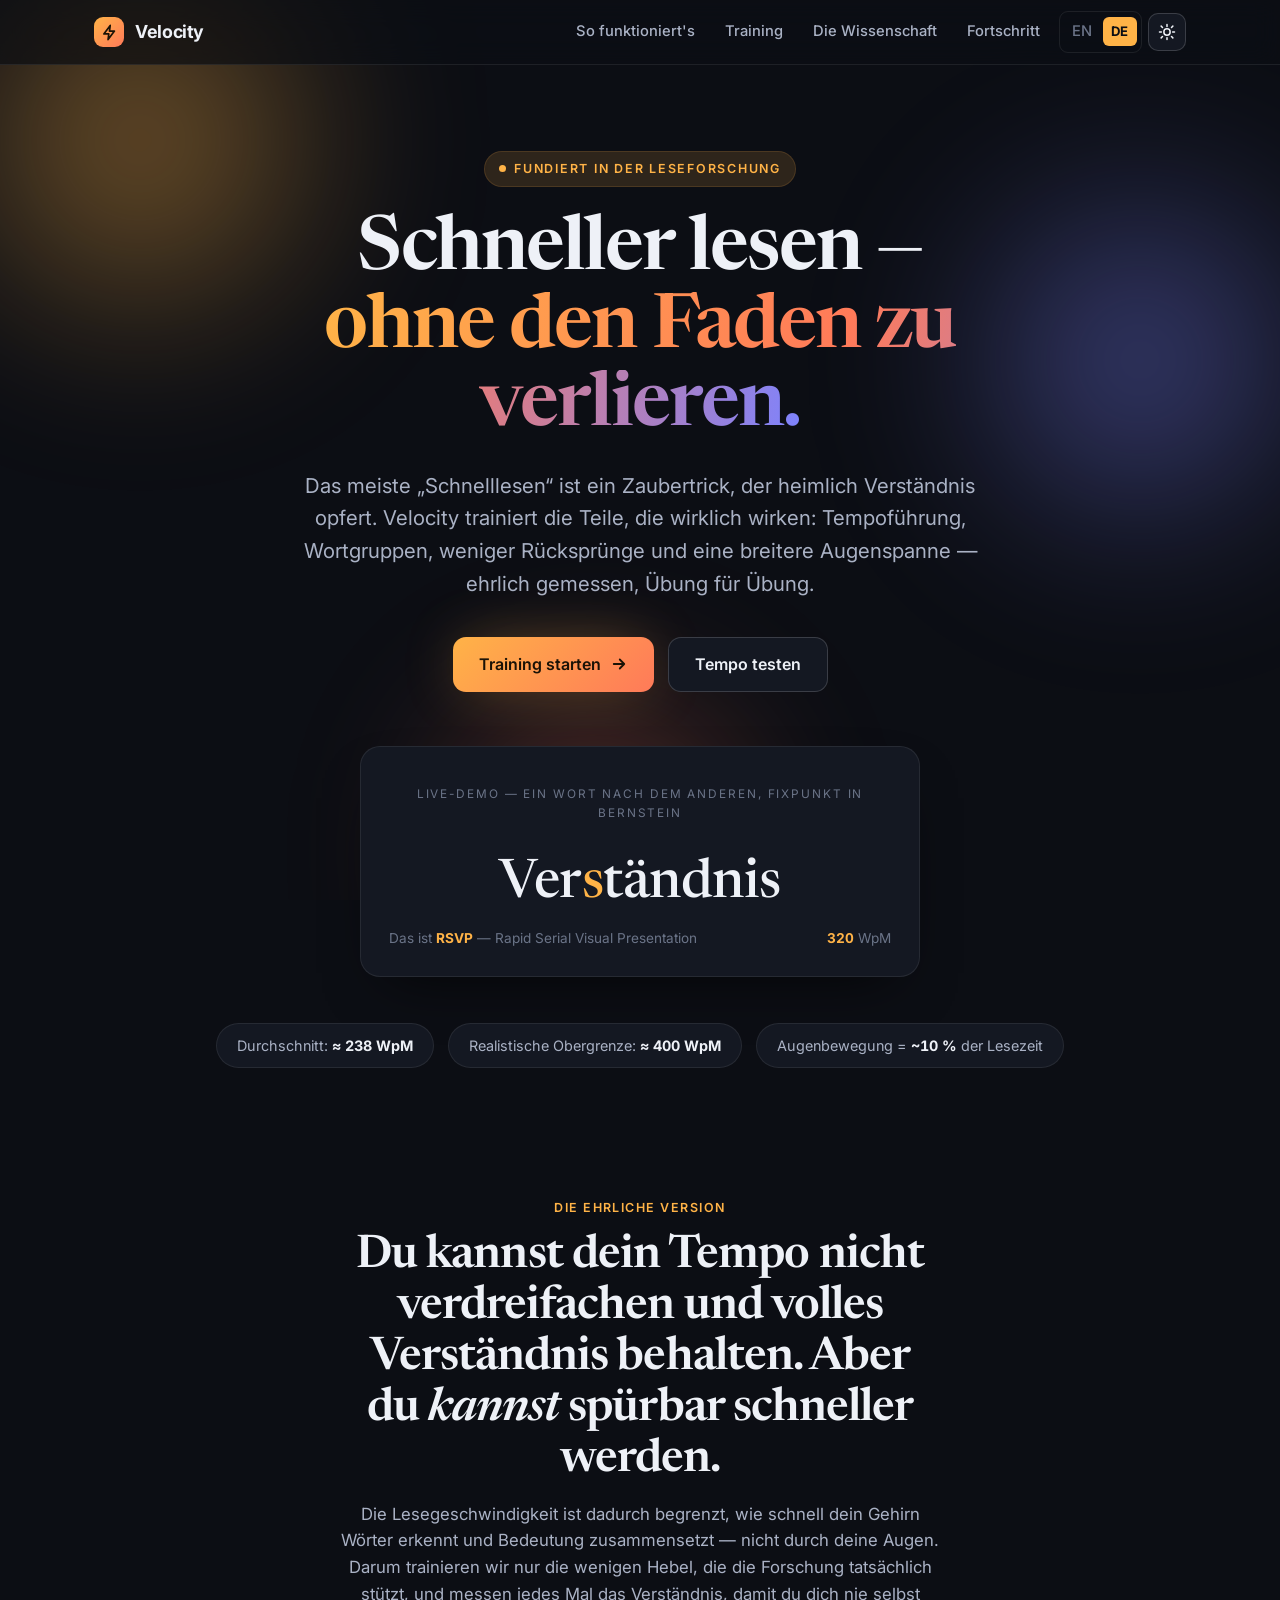
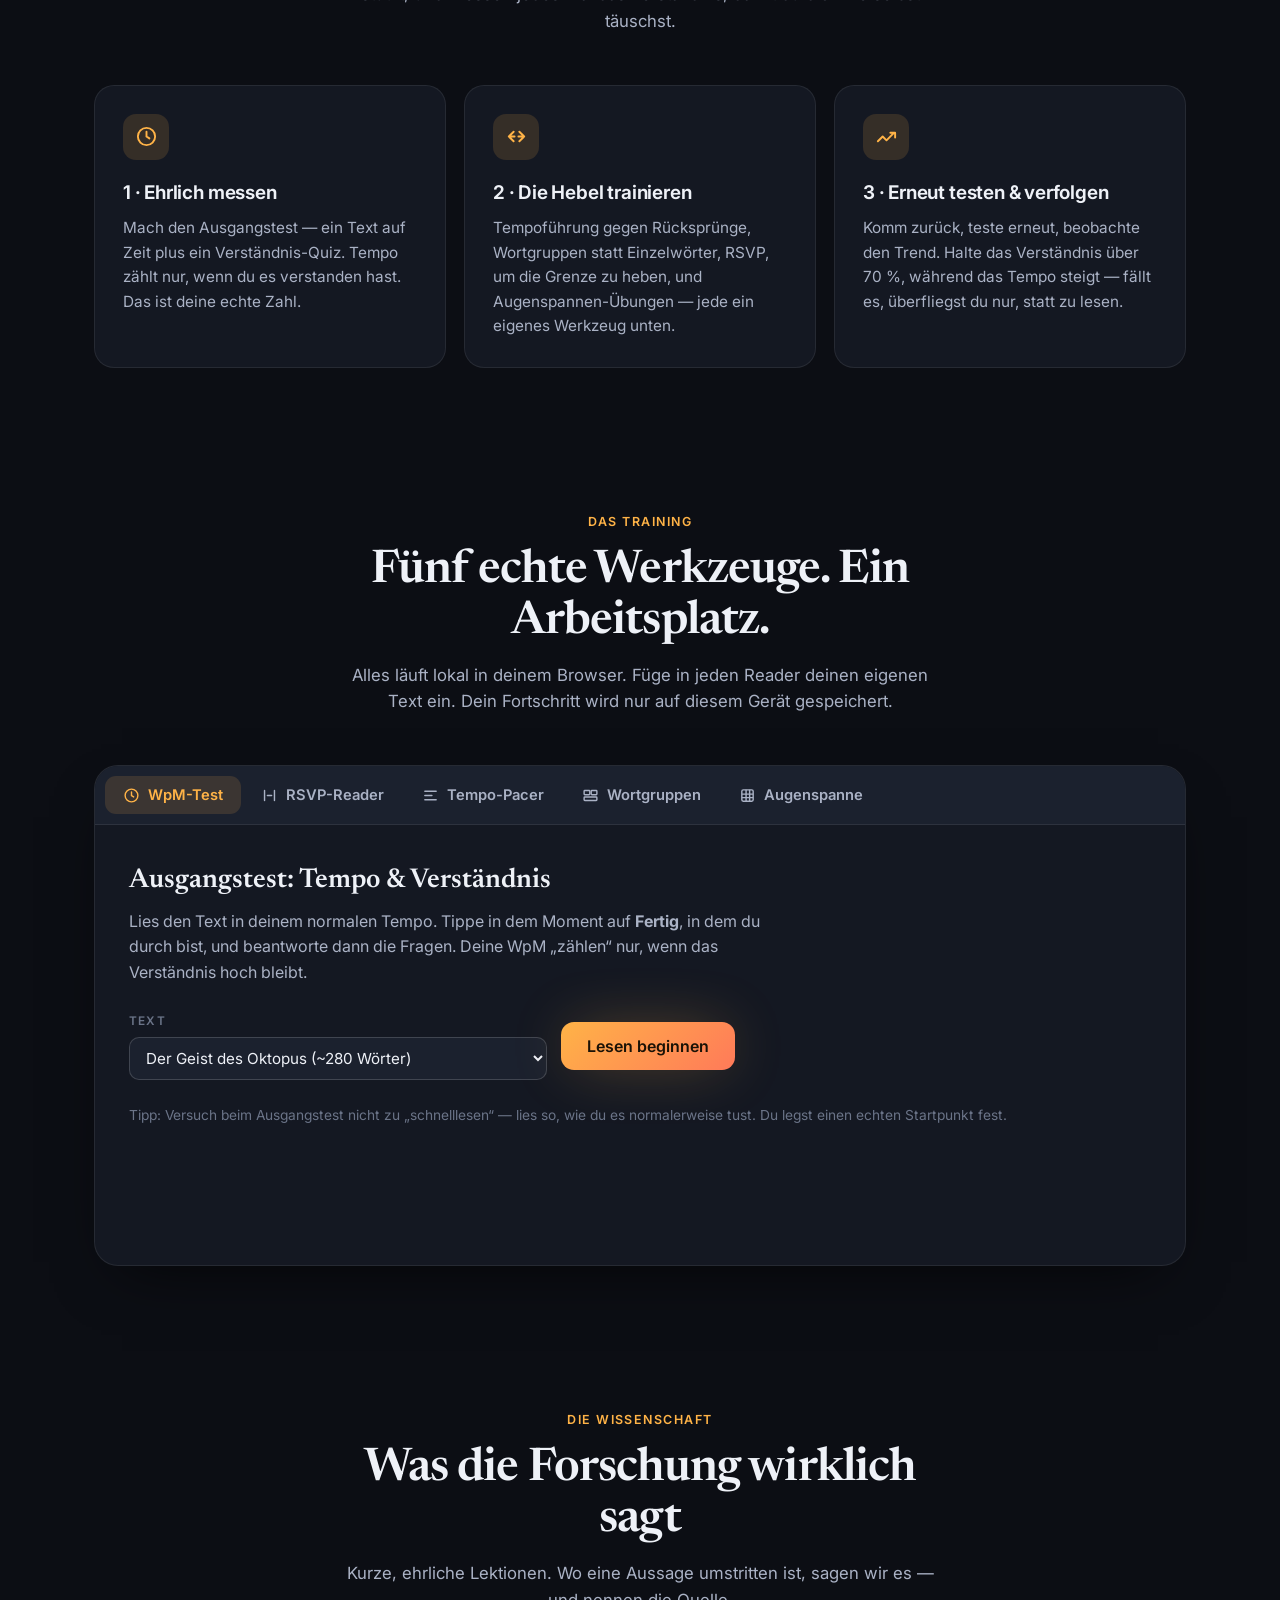
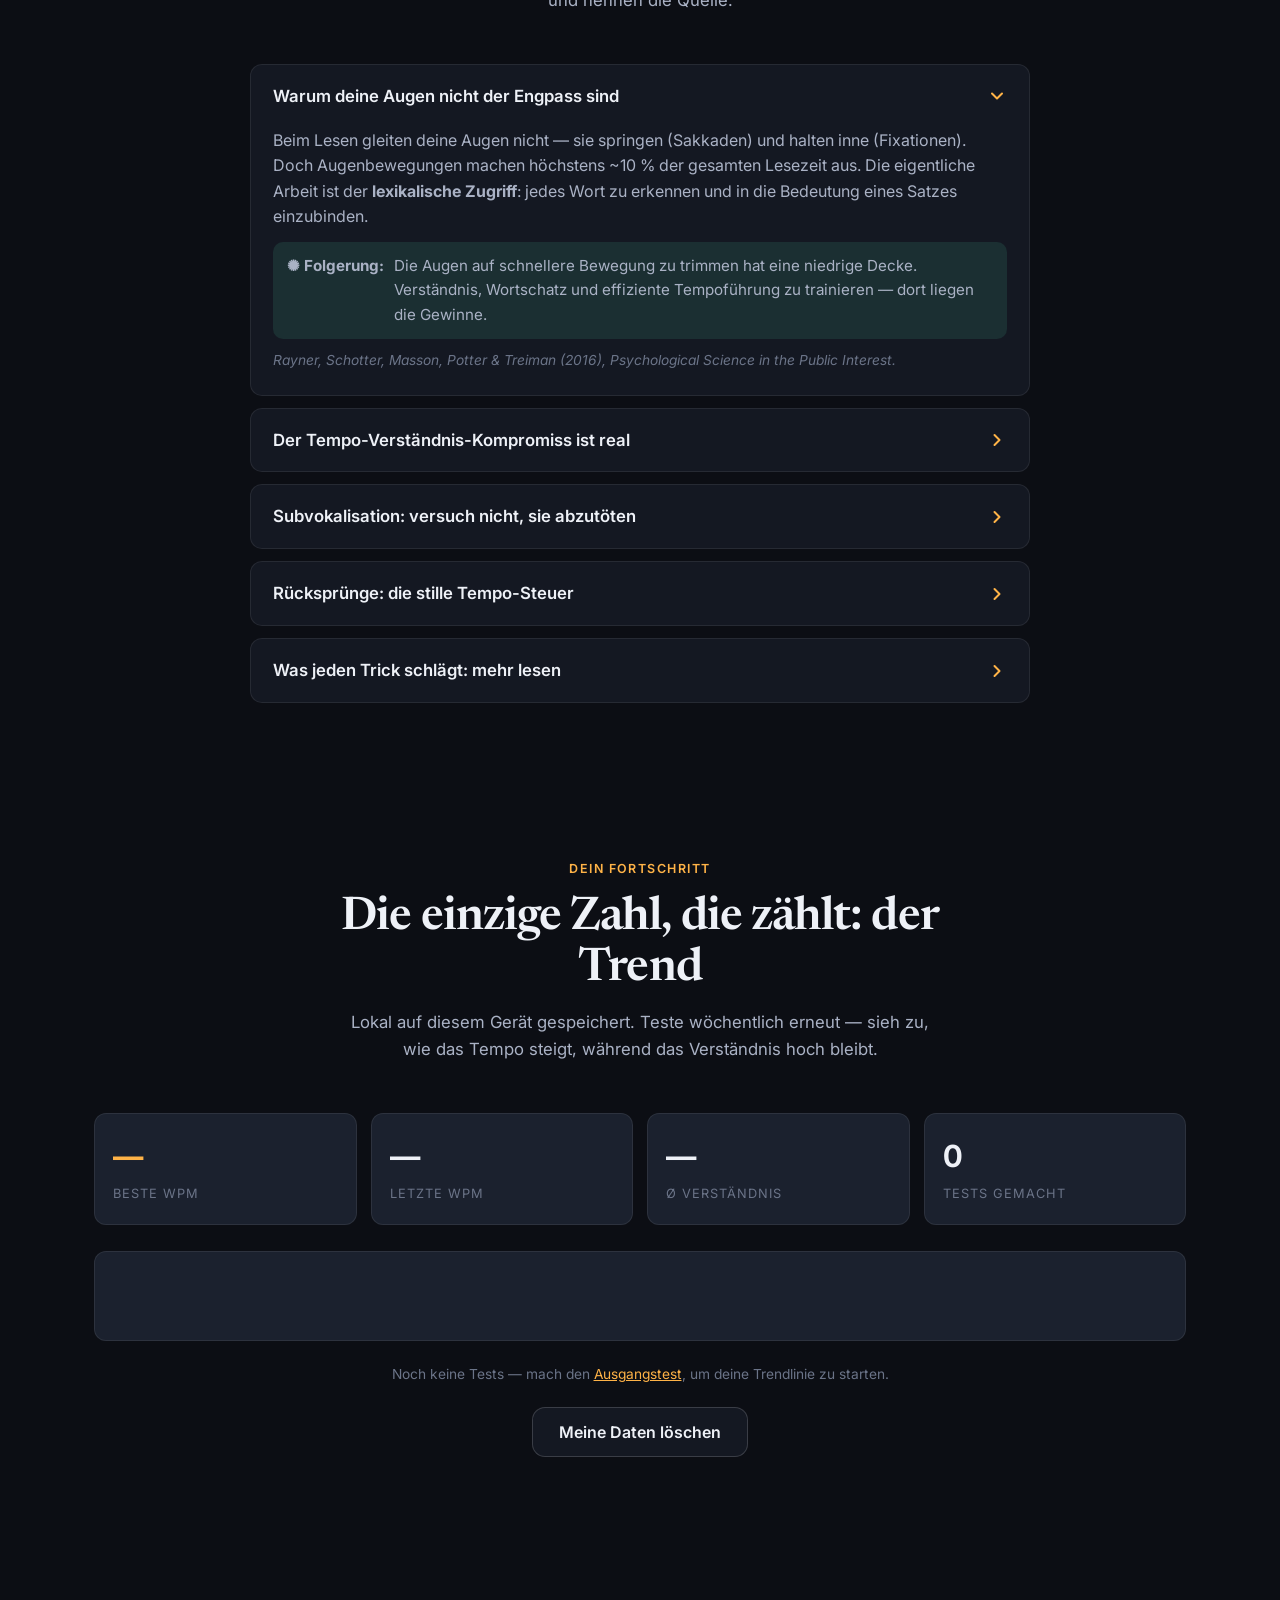
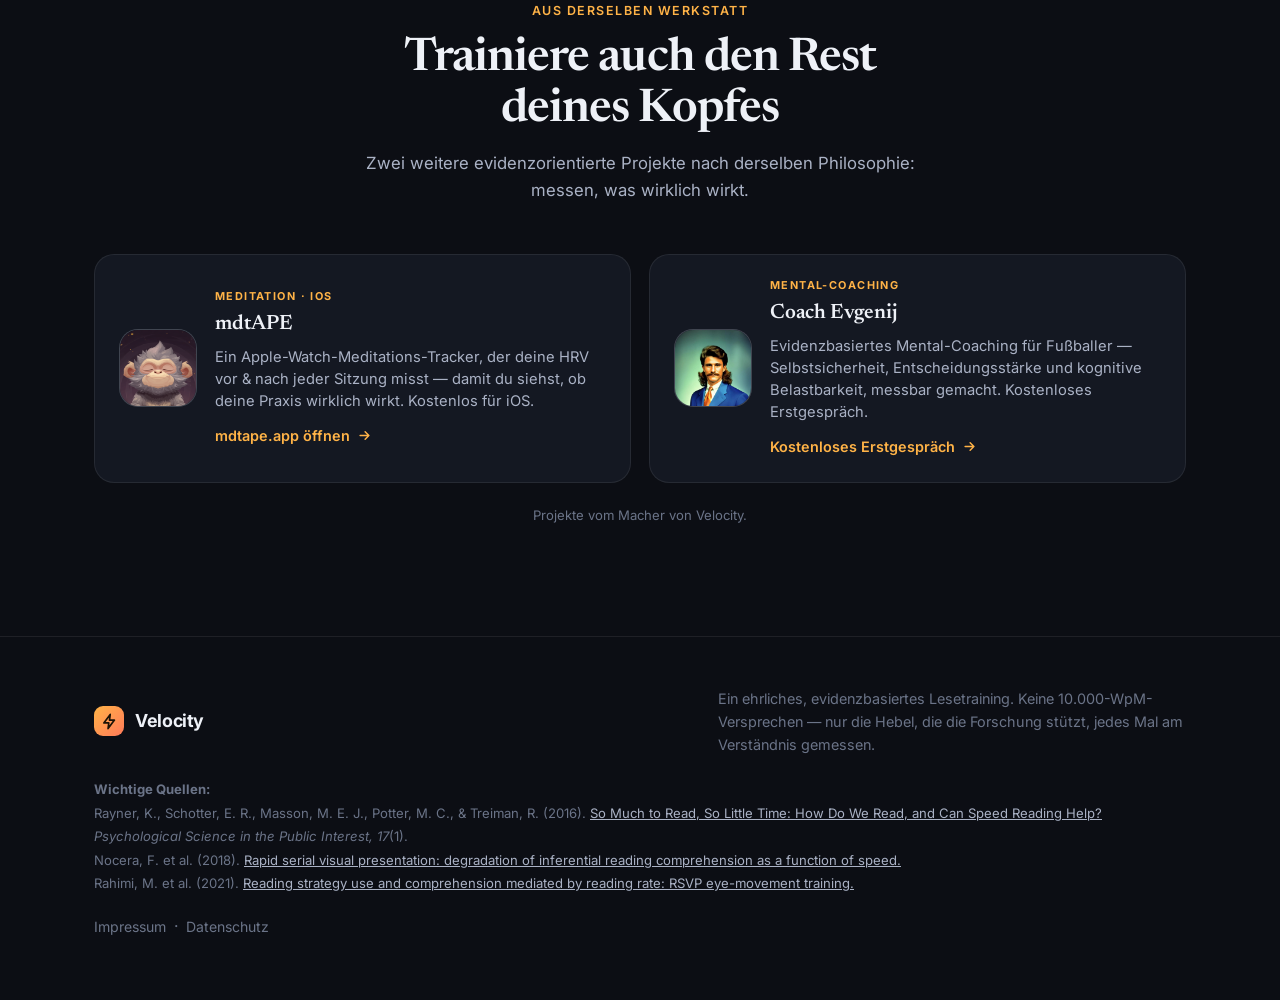
==== de/index.html @ edf735bd "Motion polish: scroll progress, nav condense, parallax, pointer-glow - Top reading-progress bar; nav" ====
<!DOCTYPE html>
<html lang="de" data-theme="night">
<head>
<meta charset="UTF-8" />
<meta name="viewport" content="width=device-width, initial-scale=1.0" />
<title>Velocity — Schneller lesen lernen, wissenschaftlich fundiert</title>
<meta name="description" content="Evidenzbasiertes Schnelllese-Training: RSVP-Reader, Tempo-Übungen, Augenspannen-Training und ein echter WpM- und Verständnistest. Keine Mythen — nur das, was die Forschung stützt." />
<meta name="keywords" content="schneller lesen, Schnelllesen, Lesegeschwindigkeit testen, Wörter pro Minute, WpM-Test, RSVP, Leseverständnis, Augenspanne, Schulte-Tabelle, schneller lesen lernen" />
<meta name="author" content="Velocity" />
<meta name="robots" content="index, follow, max-image-preview:large, max-snippet:-1" />
<meta name="theme-color" content="#0c0e14" />
<meta name="color-scheme" content="dark light" />

<!-- Canonical + language alternates -->
<link rel="canonical" href="https://afrosamuraiy.github.io/velocity-reader/de/" />
<link rel="alternate" hreflang="en" href="https://afrosamuraiy.github.io/velocity-reader/" />
<link rel="alternate" hreflang="de" href="https://afrosamuraiy.github.io/velocity-reader/de/" />
<link rel="alternate" hreflang="x-default" href="https://afrosamuraiy.github.io/velocity-reader/" />

<!-- Open Graph -->
<meta property="og:type" content="website" />
<meta property="og:site_name" content="Velocity" />
<meta property="og:title" content="Velocity — Schneller lesen lernen, wissenschaftlich fundiert" />
<meta property="og:description" content="Ein ehrliches, evidenzbasiertes Lesetraining: RSVP-Reader, Tempo-Übungen, Augenspannen-Training und ein echter WpM- und Verständnistest. Keine 10.000-WpM-Mythen." />
<meta property="og:url" content="https://afrosamuraiy.github.io/velocity-reader/de/" />
<meta property="og:image" content="https://afrosamuraiy.github.io/velocity-reader/og-image.png" />
<meta property="og:image:width" content="1200" />
<meta property="og:image:height" content="630" />
<meta property="og:image:alt" content="Velocity — schneller lesen, ohne den Faden zu verlieren." />
<meta property="og:locale" content="de_DE" />
<meta property="og:locale:alternate" content="en_US" />

<!-- Twitter -->
<meta name="twitter:card" content="summary_large_image" />
<meta name="twitter:title" content="Velocity — Schneller lesen lernen, wissenschaftlich fundiert" />
<meta name="twitter:description" content="Ein ehrliches, evidenzbasiertes Lesetraining. Teste deine WpM und dein Verständnis und trainiere die Hebel, die die Forschung stützt." />
<meta name="twitter:image" content="https://afrosamuraiy.github.io/velocity-reader/og-image.png" />

<!-- Structured data -->
<script type="application/ld+json">
{"@context":"https://schema.org","@type":"WebApplication","name":"Velocity","alternateName":"Velocity Schnelllese-Trainer","url":"https://afrosamuraiy.github.io/velocity-reader/de/","description":"Ein ehrliches, evidenzbasiertes Lesetraining mit RSVP-Reader, Tempo-Pacer, Wortgruppen-Training, Schulte-Augenspannen-Gitter und einem echten WpM- und Verständnistest.","applicationCategory":"EducationalApplication","operatingSystem":"Web browser","browserRequirements":"Requires JavaScript","inLanguage":["de","en"],"isAccessibleForFree":true,"offers":{"@type":"Offer","price":"0","priceCurrency":"EUR"}}
</script>
<script type="application/ld+json">
{"@context":"https://schema.org","@type":"FAQPage","inLanguage":"de","mainEntity":[{"@type":"Question","name":"Sind die Augen beim schnellen Lesen der Engpass?","acceptedAnswer":{"@type":"Answer","text":"Nein. Augenbewegungen machen nur etwa 10% der Lesezeit aus. Die eigentliche Grenze ist, jedes Wort zu erkennen und in die Satzbedeutung einzubinden. Die Augen auf Tempo zu trimmen hat eine niedrige Decke, während Verständnis, Wortschatz und Tempoführung mehr bewirken."}},{"@type":"Question","name":"Kann man 1.000+ Wörter pro Minute mit vollem Verständnis lesen?","acceptedAnswer":{"@type":"Answer","text":"Nein. Es gibt einen echten Tempo-Verständnis-Kompromiss. RSVP-Studien zeigen, dass das Verständnis bis etwa 350 WpM stabil bleibt und dann mit steigendem Tempo abfällt. Deutlich schneller zu lesen wird zum Überfliegen, einer eigenen Fähigkeit."}},{"@type":"Question","name":"Sollte man Subvokalisation abschalten, um schneller zu lesen?","acceptedAnswer":{"@type":"Answer","text":"Nicht vollständig. Die innere Stimme stützt das Verständnis, besonders bei schwierigem Text. Reduziere das vollständige Wort-für-Wort-Mitsprechen, indem du in Gruppen liest und etwas schneller als bequem, statt es zu erzwingen."}},{"@type":"Question","name":"Was sind Rücksprünge und verlangsamen sie das Lesen?","acceptedAnswer":{"@type":"Answer","text":"Rücksprünge sind kleine Rückwärtsbewegungen der Augen zum erneuten Lesen, etwa 10 bis 15% der Sakkaden. Viele sind gewohnheitsmäßig und unnötig, und ein Pacer reduziert sie. Manches Wiederlesen ist bei schwierigem Text aber nötig und sollte nicht verboten werden."}},{"@type":"Question","name":"Was ist der zuverlässigste Weg, schneller zu lesen?","acceptedAnswer":{"@type":"Answer","text":"Übung und Wortschatz. Vertraute Wörter werden fast augenblicklich erkannt, daher bewirken breites tägliches Lesen und ein starker Wortschatz mehr für die Lesegeschwindigkeit als jeder einzelne Trick."}}]}
</script>

<link rel="preconnect" href="https://fonts.bunny.net" crossorigin />
<link href="https://fonts.bunny.net/css?family=inter:400,500,600,700&family=newsreader:400,500,600&display=swap" rel="stylesheet" />
<script>document.documentElement.classList.add('js')</script>
<link rel="stylesheet" href="../styles.css" />
<link rel="icon" href="data:image/svg+xml,<svg xmlns='http://www.w3.org/2000/svg' viewBox='0 0 100 100'><text y='.9em' font-size='90'>⚡</text></svg>" />
</head>
<body>

<div class="aurora"><span></span><span></span><span></span></div>

<!-- ============ NAV ============ -->
<header class="nav">
  <div class="wrap nav-inner">
    <div class="brand">
      <div class="mark">
        <svg viewBox="0 0 24 24" fill="none" stroke="#1a1206" stroke-width="2.4" stroke-linecap="round" stroke-linejoin="round"><path d="M13 2 4 14h7l-1 8 9-12h-7z"/></svg>
      </div>
      Velocity
    </div>
    <nav class="nav-links">
      <a href="#how">So funktioniert's</a>
      <a href="#train">Training</a>
      <a href="#learn">Die Wissenschaft</a>
      <a href="#progress">Fortschritt</a>
      <span class="lang-switch"><a href="../index.html" hreflang="en" title="Read in English">EN</a><b>DE</b></span>
      <button class="theme-toggle" id="themeBtn" aria-label="Design wechseln" title="Design wechseln">
        <svg id="themeIcon" viewBox="0 0 24 24" fill="none" stroke="currentColor" stroke-width="2" stroke-linecap="round" stroke-linejoin="round"><path d="M21 12.8A9 9 0 1 1 11.2 3 7 7 0 0 0 21 12.8z"/></svg>
      </button>
    </nav>
  </div>
</header>

<!-- ============ HERO ============ -->
<section class="hero">
  <div class="wrap">
    <span class="eyebrow reveal"><span class="dot"></span> Fundiert in der Lese­forschung</span>
    <h1 class="reveal" data-d="1">Schneller lesen — <span class="grad">ohne den Faden zu verlieren.</span></h1>
    <p class="lede reveal" data-d="2">Das meiste „Schnelllesen“ ist ein Zaubertrick, der heimlich Verständnis opfert. Velocity trainiert die Teile, die wirklich wirken: Tempoführung, Wortgruppen, weniger Rücksprünge und eine breitere Augenspanne — ehrlich gemessen, Übung für Übung.</p>
    <div class="cta-row reveal" data-d="3">
      <a href="#train" class="btn btn-primary">Training starten
        <svg viewBox="0 0 24 24" width="18" fill="none" stroke="currentColor" stroke-width="2.4" stroke-linecap="round" stroke-linejoin="round"><path d="M5 12h14M13 6l6 6-6 6"/></svg>
      </a>
      <a href="#test" class="btn btn-ghost">Tempo testen</a>
    </div>

    <!-- live RSVP demo -->
    <div class="hero-demo reveal" data-d="3">
      <div class="label">Live-Demo — ein Wort nach dem anderen, Fixpunkt in Bernstein</div>
      <div class="rsvp-stage">
        <div class="reader-word" id="heroWord"><span>Velocity</span></div>
      </div>
      <div class="demo-meta">
        <span>Das ist <b>RSVP</b> — Rapid Serial Visual Presentation</span>
        <span><b id="heroWpm">320</b> WpM</span>
      </div>
    </div>

    <div class="stat-ribbon reveal" data-d="4">
      <span class="stat-pill">Durchschnitt: <b>≈ 238 WpM</b></span>
      <span class="stat-pill">Realistische Obergrenze: <b>≈ 400 WpM</b></span>
      <span class="stat-pill">Augenbewegung = <b>~10 %</b> der Lesezeit</span>
    </div>
  </div>
</section>

<!-- ============ HOW IT WORKS ============ -->
<section id="how">
  <div class="wrap">
    <div class="section-head reveal">
      <span class="kicker">Die ehrliche Version</span>
      <h2>Du kannst dein Tempo nicht verdreifachen und volles Verständnis behalten. Aber du <em>kannst</em> spürbar schneller werden.</h2>
      <p>Die Lesegeschwindigkeit ist dadurch begrenzt, wie schnell dein Gehirn Wörter erkennt und Bedeutung zusammensetzt — nicht durch deine Augen. Darum trainieren wir nur die wenigen Hebel, die die Forschung tatsächlich stützt, und messen jedes Mal das Verständnis, damit du dich nie selbst täuschst.</p>
    </div>
    <div class="grid grid-3">
      <div class="card reveal" data-d="1">
        <div class="ic"><svg viewBox="0 0 24 24" fill="none" stroke="currentColor" stroke-width="2" stroke-linecap="round"><circle cx="12" cy="12" r="9"/><path d="M12 7v5l3 2"/></svg></div>
        <h3>1 · Ehrlich messen</h3>
        <p>Mach den Ausgangstest — ein Text auf Zeit plus ein Verständnis-Quiz. Tempo zählt nur, wenn du es verstanden hast. Das ist deine echte Zahl.</p>
      </div>
      <div class="card reveal" data-d="2">
        <div class="ic"><svg viewBox="0 0 24 24" fill="none" stroke="currentColor" stroke-width="2" stroke-linecap="round" stroke-linejoin="round"><path d="M4 12h6M14 12h6M9 7l-5 5 5 5M15 7l5 5-5 5"/></svg></div>
        <h3>2 · Die Hebel trainieren</h3>
        <p>Tempoführung gegen Rücksprünge, Wortgruppen statt Einzelwörter, RSVP, um die Grenze zu heben, und Augenspannen-Übungen — jede ein eigenes Werkzeug unten.</p>
      </div>
      <div class="card reveal" data-d="3">
        <div class="ic"><svg viewBox="0 0 24 24" fill="none" stroke="currentColor" stroke-width="2" stroke-linecap="round" stroke-linejoin="round"><path d="M3 17l5-5 4 4 8-8M21 8v5M21 8h-5"/></svg></div>
        <h3>3 · Erneut testen &amp; verfolgen</h3>
        <p>Komm zurück, teste erneut, beobachte den Trend. Halte das Verständnis über 70 %, während das Tempo steigt — fällt es, überfliegst du nur, statt zu lesen.</p>
      </div>
    </div>
  </div>
</section>

<!-- ============ TRAIN (the app) ============ -->
<section id="train">
  <div class="wrap">
    <div class="section-head reveal">
      <span class="kicker">Das Training</span>
      <h2>Fünf echte Werkzeuge. Ein Arbeitsplatz.</h2>
      <p>Alles läuft lokal in deinem Browser. Füge in jeden Reader deinen eigenen Text ein. Dein Fortschritt wird nur auf diesem Gerät gespeichert.</p>
    </div>

    <div class="tool-shell reveal" data-d="1">
      <div class="tool-tabs" id="toolTabs">
        <button class="tool-tab active" data-tab="test" id="test">
          <svg viewBox="0 0 24 24" fill="none" stroke="currentColor" stroke-width="2" stroke-linecap="round"><circle cx="12" cy="12" r="9"/><path d="M12 7v5l3 2"/></svg>WpM-Test</button>
        <button class="tool-tab" data-tab="rsvp">
          <svg viewBox="0 0 24 24" fill="none" stroke="currentColor" stroke-width="2" stroke-linecap="round"><path d="M5 5v14M19 5v14M9 12h6"/></svg>RSVP-Reader</button>
        <button class="tool-tab" data-tab="pacer">
          <svg viewBox="0 0 24 24" fill="none" stroke="currentColor" stroke-width="2" stroke-linecap="round" stroke-linejoin="round"><path d="M4 6h16M4 12h10M4 18h16"/></svg>Tempo-Pacer</button>
        <button class="tool-tab" data-tab="chunk">
          <svg viewBox="0 0 24 24" fill="none" stroke="currentColor" stroke-width="2" stroke-linecap="round"><rect x="3" y="5" width="8" height="6" rx="1"/><rect x="13" y="5" width="8" height="6" rx="1"/><rect x="3" y="14" width="18" height="5" rx="1"/></svg>Wortgruppen</button>
        <button class="tool-tab" data-tab="schulte">
          <svg viewBox="0 0 24 24" fill="none" stroke="currentColor" stroke-width="2"><rect x="4" y="4" width="16" height="16" rx="2"/><path d="M4 10h16M4 15h16M10 4v16M15 4v16"/></svg>Augenspanne</button>
      </div>

      <div class="tool-body">

        <!-- ===== WPM TEST ===== -->
        <div class="panel active" data-panel="test">
          <h3 class="panel-title">Ausgangstest: Tempo &amp; Verständnis</h3>
          <p class="panel-sub">Lies den Text in deinem normalen Tempo. Tippe in dem Moment auf <b>Fertig</b>, in dem du durch bist, und beantworte dann die Fragen. Deine WpM „zählen“ nur, wenn das Verständnis hoch bleibt.</p>

          <div id="testIntro">
            <div class="controls">
              <div class="field">
                <label>Text</label>
                <select id="testPassage"></select>
              </div>
              <button class="btn btn-primary" id="testStart">Lesen beginnen</button>
            </div>
            <p class="note">Tipp: Versuch beim Ausgangstest nicht zu „schnelllesen“ — lies so, wie du es normalerweise tust. Du legst einen echten Startpunkt fest.</p>
          </div>

          <div id="testReading" class="hidden">
            <div class="controls" style="justify-content:space-between">
              <span class="muted">Lesen … die Uhr läuft</span>
              <button class="btn btn-primary" id="testDone">Fertig ✓</button>
            </div>
            <div class="test-passage" id="testText"></div>
          </div>

          <div id="testQuiz" class="hidden">
            <div id="quizBox"></div>
            <button class="btn btn-primary" id="quizSubmit">Mein Ergebnis ansehen</button>
          </div>

          <div id="testResult" class="hidden"></div>
        </div>

        <!-- ===== RSVP READER ===== -->
        <div class="panel" data-panel="rsvp">
          <h3 class="panel-title">RSVP-Reader</h3>
          <p class="panel-sub">Wörter blitzen einzeln an einem festen Punkt auf, sodass sich deine Augen nie bewegen. Das Verständnis hält bis ~350 WpM; darüber hinaus nur in kurzen Sprints. Der bernsteinfarbene Buchstabe ist der <em>optimale Erkennungspunkt</em>, auf dem dein Auge ankern sollte.</p>

          <div class="reader-stage">
            <span class="focal-line top"></span><span class="focal-line bot"></span>
            <span class="tick t"></span><span class="tick b"></span>
            <div class="reader-word" id="rsvpWord">Bereit</div>
          </div>
          <div class="reader-progress"><span id="rsvpBar"></span></div>

          <div class="controls">
            <div class="field">
              <label>Tempo <span class="val" id="rsvpWpmVal">300</span> WpM</label>
              <input type="range" id="rsvpWpm" min="150" max="700" step="10" value="300" />
            </div>
            <div class="field">
              <label>Wörter pro Blitz</label>
              <div class="seg" id="rsvpChunk">
                <button class="on" data-c="1">1</button><button data-c="2">2</button><button data-c="3">3</button>
              </div>
            </div>
          </div>
          <div class="btn-row">
            <button class="btn btn-primary" id="rsvpPlay">▶ Abspielen</button>
            <button class="btn btn-ghost" id="rsvpReset">↺ Neustart</button>
            <span class="muted" id="rsvpStatus"></span>
          </div>
          <div class="field mt" style="width:100%">
            <label>Dein Text (beliebig einfügen)</label>
            <textarea id="rsvpText"></textarea>
          </div>
        </div>

        <!-- ===== GUIDED PACER ===== -->
        <div class="panel" data-panel="pacer">
          <h3 class="panel-title">Tempo-Pacer</h3>
          <p class="panel-sub">Eine wandernde Markierung zieht deine Augen vorwärts, so wie es ein Finger oder Stift tut. Das ist die am besten belegte Übung: Sie reduziert <em>Rücksprünge</em> — die unwillkürlichen Rückwärtssprünge, die ~15 % der Lesezeit fressen.</p>

          <div class="controls">
            <div class="field">
              <label>Tempo <span class="val" id="pacerWpmVal">320</span> WpM</label>
              <input type="range" id="pacerWpm" min="150" max="650" step="10" value="320" />
            </div>
            <div class="field">
              <label>Markierungsgröße</label>
              <div class="seg" id="pacerChunk">
                <button data-c="1">1 Wort</button><button class="on" data-c="2">2 Wörter</button><button data-c="3">3 Wörter</button>
              </div>
            </div>
            <button class="btn btn-primary" id="pacerPlay">▶ Start</button>
            <button class="btn btn-ghost" id="pacerReset">↺ Zurücksetzen</button>
          </div>
          <div class="paced-text" id="pacerText"></div>
          <div class="field mt" style="width:100%">
            <label>Dein Text</label>
            <textarea id="pacerInput"></textarea>
          </div>
        </div>

        <!-- ===== CHUNK TRAINER ===== -->
        <div class="panel" data-panel="chunk">
          <h3 class="panel-title">Wortgruppen- &amp; Peripherie-Training</h3>
          <p class="panel-sub">Blitzt eine Wortgruppe auf und verbirgt sie dann. Trainiere dich darauf, <em>2–4 Wörter pro Fixation</em> aufzunehmen statt eines. Weniger Fixationen pro Zeile = weniger Stopps = schnelleres Lesen, und es verdrängt ganz natürlich das Wort-für-Wort-Mitsprechen.</p>

          <div class="reader-stage" style="min-height:160px">
            <div class="reader-word" id="chunkWord" style="font-size:clamp(1.5rem,4vw,2.4rem)">Auf Start drücken</div>
          </div>
          <div class="controls">
            <div class="field">
              <label>Blitzdauer <span class="val" id="chunkMsVal">450</span> ms</label>
              <input type="range" id="chunkMs" min="180" max="900" step="30" value="450" />
            </div>
            <div class="field">
              <label>Wörter pro Gruppe</label>
              <div class="seg" id="chunkSize">
                <button data-c="2" class="on">2</button><button data-c="3">3</button><button data-c="4">4</button>
              </div>
            </div>
            <button class="btn btn-primary" id="chunkPlay">▶ Start</button>
          </div>
          <div class="callout">
            <svg viewBox="0 0 24 24" fill="none" stroke="currentColor" stroke-width="2" stroke-linecap="round"><circle cx="12" cy="12" r="9"/><path d="M12 8h.01M11 12h1v4h1"/></svg>
            <p>Ziel: die ganze Gruppe in <b>einem Blick</b> erfassen, ohne die Augen darüber wandern zu lassen. Klappt es nicht, verlangsame den Blitz. Erst Komfort, dann Tempo.</p>
          </div>
        </div>

        <!-- ===== SCHULTE ===== -->
        <div class="panel" data-panel="schulte">
          <h3 class="panel-title">Augenspannen-Gitter (Schulte-Tabelle)</h3>
          <p class="panel-sub">Fixiere das mittlere Feld und finde dann die Zahlen <b>1 → 25</b> der Reihe nach, nur mit deinem peripheren Sehen. Eine klassische Übung, um die Spanne zu weiten, die du pro Fixation aufnimmst. Schlag deine eigene Zeit.</p>

          <div class="controls" style="justify-content:center">
            <button class="btn btn-primary" id="schulteStart">▶ Neues Spiel</button>
            <span class="muted">Nächste: <b id="schulteNext" style="color:var(--accent)">—</b></span>
            <span class="muted">Zeit: <b id="schulteTime" style="color:var(--accent);font-variant-numeric:tabular-nums">0.0s</b></span>
          </div>
          <div class="schulte" id="schulteGrid"></div>
          <p class="note center">Halte die Augen fest in der Mitte. Das Suchen mit dem peripheren Sehen ist der ganze Sinn — Herumspringen macht es zunichte.</p>
        </div>

      </div>
    </div>
  </div>
</section>

<!-- ============ LEARN / SCIENCE ============ -->
<section id="learn">
  <div class="wrap">
    <div class="section-head reveal">
      <span class="kicker">Die Wissenschaft</span>
      <h2>Was die Forschung wirklich sagt</h2>
      <p>Kurze, ehrliche Lektionen. Wo eine Aussage umstritten ist, sagen wir es — und nennen die Quelle.</p>
    </div>

    <div style="max-width:780px;margin:0 auto">
      <details class="lesson reveal" open>
        <summary>Warum deine Augen nicht der Engpass sind <svg class="chev" viewBox="0 0 24 24" width="20" fill="none" stroke="currentColor" stroke-width="2.4" stroke-linecap="round" stroke-linejoin="round"><path d="M9 6l6 6-6 6"/></svg></summary>
        <div class="body">
          <p>Beim Lesen gleiten deine Augen nicht — sie springen (Sakkaden) und halten inne (Fixationen). Doch Augenbewegungen machen höchstens ~10 % der gesamten Lesezeit aus. Die eigentliche Arbeit ist der <b>lexikalische Zugriff</b>: jedes Wort zu erkennen und in die Bedeutung eines Satzes einzubinden.</p>
          <div class="myth fact"><b>✺ Folgerung:</b><span>Die Augen auf schnellere Bewegung zu trimmen hat eine niedrige Decke. Verständnis, Wortschatz und effiziente Tempoführung zu trainieren — dort liegen die Gewinne.</span></div>
          <cite>Rayner, Schotter, Masson, Potter &amp; Treiman (2016), <em>Psychological Science in the Public Interest</em>.</cite>
        </div>
      </details>

      <details class="lesson reveal">
        <summary>Der Tempo-Verständnis-Kompromiss ist real <svg class="chev" viewBox="0 0 24 24" width="20" fill="none" stroke="currentColor" stroke-width="2.4" stroke-linecap="round" stroke-linejoin="round"><path d="M9 6l6 6-6 6"/></svg></summary>
        <div class="body">
          <div class="myth bust"><b>✗ Mythos:</b><span>„Lies 1.000–2.000 WpM mit vollem Verständnis.“</span></div>
          <div class="myth fact"><b>✓ Fakt:</b><span>Ab einem Punkt <em>muss</em> mehr Tempo Verständnis kosten — du tastest Wörter ab, statt sie zu lesen. Das ist Überfliegen, eine nützliche, eigene Fähigkeit.</span></div>
          <p>RSVP-Studien zeigen, dass das Verständnis bis ~350 WpM stabil bleibt und dann mit steigendem Tempo abfällt. Ziele also darauf, normales Material mit intaktem Verständnis im Bereich 300–450 zu lesen, und nutze bewusstes Überfliegen, wenn du nur den Kern brauchst.</p>
          <cite>Nocera et al. (2018), RSVP &amp; inferentielles Verständnis; Rayner et al. (2016).</cite>
        </div>
      </details>

      <details class="lesson reveal">
        <summary>Subvokalisation: versuch nicht, sie abzutöten <svg class="chev" viewBox="0 0 24 24" width="20" fill="none" stroke="currentColor" stroke-width="2.4" stroke-linecap="round" stroke-linejoin="round"><path d="M9 6l6 6-6 6"/></svg></summary>
        <div class="body">
          <p>Subvokalisation ist die innere Stimme, die Wörter beim Lesen „mitspricht“. Populärer Rat lautet: ausschalten, um über ~200 WpM zu kommen. Die Feinheit: Die innere Stimme stützt das Verständnis, besonders bei schwierigem Text, und sie ganz zu unterdrücken kann das Verstehen verschlechtern.</p>
          <div class="myth fact"><b>✓ Besseres Ziel:</b><span>Reduziere das <em>vollständige</em> Mitsprechen jedes Wortes, indem du in Gruppen liest und etwas schneller als bequem. Die Stimme verblasst von selbst zu einer leichten Hintergrundspur — du erzwingst es nicht.</span></div>
        </div>
      </details>

      <details class="lesson reveal">
        <summary>Rücksprünge: die stille Tempo-Steuer <svg class="chev" viewBox="0 0 24 24" width="20" fill="none" stroke="currentColor" stroke-width="2.4" stroke-linecap="round" stroke-linejoin="round"><path d="M9 6l6 6-6 6"/></svg></summary>
        <div class="body">
          <p>Rücksprünge sind die kleinen Rückwärtsbewegungen der Augen, um etwas erneut zu lesen — bei typischen Lesenden etwa 10–15 % der Sakkaden. Viele sind unbewusst und unnötig. Ein Pacer (Finger, Stift oder unser Tempo-Pacer) bremst sie sanft.</p>
          <div class="myth bust"><b>⚠ Einschränkung:</b><span>Manche Rücksprünge sind bei schwierigem Text wirklich nötig. Der Gewinn liegt darin, die <em>gewohnheitsmäßigen</em> zu entfernen, nicht das Wiederlesen zu verbieten — erzwungenes Verhindern senkt das Verständnis.</span></div>
        </div>
      </details>

      <details class="lesson reveal">
        <summary>Was jeden Trick schlägt: mehr lesen <svg class="chev" viewBox="0 0 24 24" width="20" fill="none" stroke="currentColor" stroke-width="2.4" stroke-linecap="round" stroke-linejoin="round"><path d="M9 6l6 6-6 6"/></svg></summary>
        <div class="body">
          <p>Der zuverlässigste Prädiktor für Lesegeschwindigkeit ist <b>Übung und Wortschatz</b>. Vertraute Wörter werden fast augenblicklich erkannt; ein breiter Wortschatz und viel Hintergrundwissen bedeuten weniger langsame, mühsame Nachschläge mitten im Satz.</p>
          <div class="callout"><svg viewBox="0 0 24 24" fill="none" stroke="currentColor" stroke-width="2" stroke-linecap="round"><path d="M4 19V5a2 2 0 0 1 2-2h12v18H6a2 2 0 0 1-2-2zM18 3v18"/></svg><p>15 Minuten tägliches Lesen in einem Bereich, der dich interessiert, schlagen über einen Monat jede App-Übung. Die Werkzeuge hier beschleunigen <em>diese</em> Gewohnheit — sie ersetzen sie nicht.</p></div>
        </div>
      </details>
    </div>
  </div>
</section>

<!-- ============ PROGRESS ============ -->
<section id="progress">
  <div class="wrap">
    <div class="section-head reveal">
      <span class="kicker">Dein Fortschritt</span>
      <h2>Die einzige Zahl, die zählt: der Trend</h2>
      <p>Lokal auf diesem Gerät gespeichert. Teste wöchentlich erneut — sieh zu, wie das Tempo steigt, während das Verständnis hoch bleibt.</p>
    </div>

    <div class="reveal" data-d="1">
      <div class="stat-cards">
        <div class="stat-card"><b id="pgBest" style="color:var(--accent)">—</b><span>Beste WpM</span></div>
        <div class="stat-card"><b id="pgLast">—</b><span>Letzte WpM</span></div>
        <div class="stat-card"><b id="pgComp">—</b><span>Ø Verständnis</span></div>
        <div class="stat-card"><b id="pgSessions">0</b><span>Tests gemacht</span></div>
      </div>
      <div class="spark" id="pgSpark"></div>
      <p class="note center mt" id="pgEmpty">Noch keine Tests — mach den <a href="#test" style="color:var(--accent)">Ausgangstest</a>, um deine Trendlinie zu starten.</p>
      <div class="center mt"><button class="btn btn-ghost" id="pgClear">Meine Daten löschen</button></div>
    </div>
  </div>
</section>

<!-- ============ PARTNERS ============ -->
<section id="partners">
  <div class="wrap">
    <div class="section-head reveal">
      <span class="kicker">Aus derselben Werkstatt</span>
      <h2>Trainiere auch den Rest deines Kopfes</h2>
      <p>Zwei weitere evidenzorientierte Projekte nach derselben Philosophie: messen, was wirklich wirkt.</p>
    </div>
    <div class="banner-grid">
      <a class="banner reveal" data-d="1" href="https://mdtape.app/?ref=velocity" target="_blank" rel="noopener sponsored">
        <img class="logo" src="../partners/mdtape-icon.png" alt="mdtAPE App-Icon" width="78" height="78" loading="lazy" />
        <div class="b-body">
          <div class="b-eye">Meditation · iOS</div>
          <div class="b-title">mdtAPE</div>
          <div class="b-desc">Ein Apple-Watch-Meditations-Tracker, der deine HRV vor &amp; nach jeder Sitzung misst — damit du siehst, ob deine Praxis wirklich wirkt. Kostenlos für iOS.</div>
          <span class="b-cta">mdtape.app öffnen
            <svg viewBox="0 0 24 24" fill="none" stroke="currentColor" stroke-width="2.4" stroke-linecap="round" stroke-linejoin="round"><path d="M5 12h14M13 6l6 6-6 6"/></svg>
          </span>
        </div>
      </a>
      <a class="banner reveal" data-d="2" href="https://coach-evgenij.com/fussball.html?ref=velocity" target="_blank" rel="noopener sponsored">
        <img class="logo" src="../partners/coach-evgenij.webp" alt="Coach Evgenij Porträt" width="78" height="78" loading="lazy" />
        <div class="b-body">
          <div class="b-eye">Mental-Coaching</div>
          <div class="b-title">Coach Evgenij</div>
          <div class="b-desc">Evidenzbasiertes Mental-Coaching für Fußballer — Selbstsicherheit, Entscheidungsstärke und kognitive Belastbarkeit, messbar gemacht. Kostenloses Erstgespräch.</div>
          <span class="b-cta">Kostenloses Erstgespräch
            <svg viewBox="0 0 24 24" fill="none" stroke="currentColor" stroke-width="2.4" stroke-linecap="round" stroke-linejoin="round"><path d="M5 12h14M13 6l6 6-6 6"/></svg>
          </span>
        </div>
      </a>
    </div>
    <p class="partner-tag reveal">Projekte vom Macher von Velocity.</p>
  </div>
</section>

<!-- ============ FOOTER ============ -->
<footer>
  <div class="wrap">
    <div class="foot-inner">
      <div class="brand">
        <div class="mark"><svg viewBox="0 0 24 24" fill="none" stroke="#1a1206" stroke-width="2.4" stroke-linecap="round" stroke-linejoin="round"><path d="M13 2 4 14h7l-1 8 9-12h-7z"/></svg></div>
        Velocity
      </div>
      <p>Ein ehrliches, evidenzbasiertes Lesetraining. Keine 10.000-WpM-Versprechen — nur die Hebel, die die Forschung stützt, jedes Mal am Verständnis gemessen.</p>
    </div>
    <div class="refs">
      <strong>Wichtige Quellen:</strong><br/>
      Rayner, K., Schotter, E. R., Masson, M. E. J., Potter, M. C., &amp; Treiman, R. (2016). <a href="https://journals.sagepub.com/doi/10.1177/1529100615623267">So Much to Read, So Little Time: How Do We Read, and Can Speed Reading Help?</a> <em>Psychological Science in the Public Interest, 17</em>(1).<br/>
      Nocera, F. et al. (2018). <a href="https://consensus.app/papers/details/eb6f690af4835a55b60dcbdf13238348/">Rapid serial visual presentation: degradation of inferential reading comprehension as a function of speed.</a><br/>
      Rahimi, M. et al. (2021). <a href="https://consensus.app/papers/details/8e699ea50b335ae09e37276738ec1376/">Reading strategy use and comprehension mediated by reading rate: RSVP eye-movement training.</a>
    </div>
    <div class="foot-legal"><a href="../impressum.html">Impressum</a><span>·</span><a href="../datenschutz.html">Datenschutz</a></div>
  </div>
</footer>

<script src="../content.de.js"></script>
<script src="../app.js"></script>
</body>
</html>
---- styles.css ----
/* =========================================================================
   Velocity — Learn to Read Faster
   Design system + motion. Two themes: "night" (default) and "paper".
   ========================================================================= */

:root {
  /* Night theme (default) */
  --bg:            #0c0e14;
  --bg-elev:       #141822;
  --bg-elev-2:     #1b212e;
  --surface-line:  rgba(255, 255, 255, 0.08);
  --surface-line-strong: rgba(255, 255, 255, 0.16);
  --text:          #eef1f7;
  --text-soft:     #aab2c5;
  --text-faint:    #6b7488;
  --accent:        #ffb347;   /* warm amber */
  --accent-2:      #ff7a59;   /* coral */
  --accent-3:      #7c83ff;   /* indigo */
  --good:          #4fd6a3;
  --bad:           #ff6b6b;
  --accent-soft:   rgba(255, 179, 71, 0.14);
  --glow:          0 0 60px -12px rgba(255, 179, 71, 0.45);
  --shadow:        0 24px 60px -28px rgba(0, 0, 0, 0.8);
  --radius:        20px;
  --radius-sm:     12px;
  --maxw:          1140px;
  --serif: "Newsreader", Georgia, "Times New Roman", serif;
  --sans: "Inter", -apple-system, BlinkMacSystemFont, "Segoe UI", Roboto, sans-serif;
  --ease: cubic-bezier(0.22, 1, 0.36, 1);
  color-scheme: dark;
}

[data-theme="paper"] {
  --bg:            #f6f3ec;
  --bg-elev:       #fffdf8;
  --bg-elev-2:     #fbf7ee;
  --surface-line:  rgba(40, 33, 20, 0.10);
  --surface-line-strong: rgba(40, 33, 20, 0.22);
  --text:          #221d14;
  --text-soft:     #5b5341;
  --text-faint:    #8c8472;
  --accent:        #c2410c;
  --accent-2:      #b45309;
  --accent-3:      #5b53d6;
  --good:          #14855f;
  --bad:           #c0392b;
  --accent-soft:   rgba(194, 65, 12, 0.10);
  --glow:          0 0 60px -16px rgba(194, 65, 12, 0.30);
  --shadow:        0 24px 60px -30px rgba(80, 60, 20, 0.25);
  color-scheme: light;
}

* { box-sizing: border-box; margin: 0; padding: 0; }

html { scroll-behavior: smooth; }

body {
  font-family: var(--sans);
  background: var(--bg);
  color: var(--text);
  line-height: 1.6;
  -webkit-font-smoothing: antialiased;
  overflow-x: hidden;
  transition: background 0.5s var(--ease), color 0.5s var(--ease);
}

/* Ambient animated background */
.aurora {
  position: fixed;
  inset: 0;
  z-index: -1;
  overflow: hidden;
  pointer-events: none;
}
.aurora span {
  position: absolute;
  border-radius: 50%;
  filter: blur(80px);
  opacity: 0.5;
  animation: drift 22s var(--ease) infinite alternate;
}
.aurora span:nth-child(1){ width:520px;height:520px;left:-120px;top:-120px;background:radial-gradient(circle,var(--accent),transparent 65%);}
.aurora span:nth-child(2){ width:480px;height:480px;right:-100px;top:120px;background:radial-gradient(circle,var(--accent-3),transparent 65%);animation-delay:-7s;}
.aurora span:nth-child(3){ width:420px;height:420px;left:30%;bottom:-160px;background:radial-gradient(circle,var(--accent-2),transparent 65%);animation-delay:-13s;}
@keyframes drift {
  from { transform: translate3d(0,0,0) scale(1); }
  to   { transform: translate3d(60px,40px,0) scale(1.15); }
}

::selection { background: var(--accent); color: var(--bg); }

a { color: inherit; }

.wrap { max-width: var(--maxw); margin: 0 auto; padding: 0 24px; }

/* ============================ NAV ============================ */
header.nav {
  position: sticky; top: 0; z-index: 50;
  backdrop-filter: blur(14px) saturate(140%);
  background: color-mix(in srgb, var(--bg) 72%, transparent);
  border-bottom: 1px solid var(--surface-line);
}
.nav-inner {
  display: flex; align-items: center; justify-content: space-between;
  height: 64px;
}
.brand { display: flex; align-items: center; gap: 11px; font-weight: 700; letter-spacing: -0.02em; font-size: 1.12rem; }
.brand .mark {
  width: 30px; height: 30px; border-radius: 9px;
  background: linear-gradient(135deg, var(--accent), var(--accent-2));
  display: grid; place-items: center; box-shadow: var(--glow);
  position: relative; overflow: hidden;
}
.brand .mark::after{
  content:""; position:absolute; inset:0;
  background: linear-gradient(115deg, transparent 30%, rgba(255,255,255,.6) 50%, transparent 70%);
  transform: translateX(-120%); animation: sheen 4.5s ease-in-out infinite;
}
@keyframes sheen { 0%,60%{transform:translateX(-120%);} 80%,100%{transform:translateX(120%);} }
.brand .mark svg { width: 17px; height: 17px; }

.nav-links { display: flex; gap: 4px; align-items: center; }
.nav-links a {
  text-decoration: none; color: var(--text-soft); font-size: 0.92rem; font-weight: 500;
  padding: 8px 13px; border-radius: 9px; transition: color .2s, background .2s;
}
.nav-links a:hover { color: var(--text); background: var(--accent-soft); }
.lang-switch { display:inline-flex; align-items:center; gap:2px; font-size:.82rem; font-weight:700; letter-spacing:.04em; border:1px solid var(--surface-line); border-radius:9px; padding:4px; margin: 0 2px; }
.lang-switch b, .lang-switch a { padding: 4px 8px; border-radius:6px; text-decoration:none; color: var(--text-faint); transition: color .2s, background .2s; }
.lang-switch b { color: var(--bg); background: var(--accent); }
.lang-switch a:hover { color: var(--text); background: var(--accent-soft); }

.theme-toggle {
  border: 1px solid var(--surface-line-strong); background: var(--bg-elev);
  color: var(--text); width: 38px; height: 38px; border-radius: 10px; cursor: pointer;
  display: grid; place-items: center; transition: transform .3s var(--ease), border-color .2s;
}
.theme-toggle:hover { transform: rotate(-18deg) scale(1.06); border-color: var(--accent); }
.theme-toggle svg { width: 18px; height: 18px; }

/* ============================ HERO ============================ */
.hero { padding: 86px 0 56px; text-align: center; position: relative; }
.eyebrow {
  display: inline-flex; align-items: center; gap: 8px;
  font-size: 0.78rem; font-weight: 600; letter-spacing: 0.14em; text-transform: uppercase;
  color: var(--accent); padding: 7px 14px; border: 1px solid var(--accent-soft);
  background: var(--accent-soft); border-radius: 100px; margin-bottom: 26px;
}
.eyebrow .dot { width: 7px; height: 7px; border-radius: 50%; background: var(--accent); animation: pulse 1.8s infinite; }
@keyframes pulse { 0%,100%{opacity:1;transform:scale(1);} 50%{opacity:.4;transform:scale(.7);} }

.hero h1 {
  font-family: var(--serif);
  font-size: clamp(2.6rem, 6vw, 4.7rem);
  line-height: 1.04; font-weight: 600; letter-spacing: -0.025em;
  margin: 0 auto 22px; max-width: 14ch;
}
.hero h1 .grad {
  background: linear-gradient(105deg, var(--accent), var(--accent-2) 55%, var(--accent-3));
  -webkit-background-clip: text; background-clip: text; color: transparent;
}
.hero p.lede {
  font-size: clamp(1.05rem, 2vw, 1.28rem); color: var(--text-soft);
  max-width: 56ch; margin: 0 auto 36px;
}
.cta-row { display: flex; gap: 14px; justify-content: center; flex-wrap: wrap; }

.btn {
  font-family: var(--sans); font-size: 1rem; font-weight: 600;
  padding: 14px 26px; border-radius: 13px; cursor: pointer; border: none;
  transition: transform .25s var(--ease), box-shadow .25s, background .25s, color .2s;
  display: inline-flex; align-items: center; gap: 9px; text-decoration: none;
}
.btn-primary { background: linear-gradient(135deg, var(--accent), var(--accent-2)); color: #1a1206; box-shadow: var(--glow); }
.btn-primary:hover { transform: translateY(-3px); box-shadow: 0 18px 40px -12px rgba(255,140,60,.6); }
.btn-ghost { background: var(--bg-elev); color: var(--text); border: 1px solid var(--surface-line-strong); }
.btn-ghost:hover { transform: translateY(-3px); border-color: var(--accent); }
.btn:active { transform: translateY(-1px) scale(.98); }

/* Hero live RSVP demo */
.hero-demo {
  margin: 54px auto 0; max-width: 560px;
  background: var(--bg-elev); border: 1px solid var(--surface-line);
  border-radius: var(--radius); padding: 38px 28px 26px; box-shadow: var(--shadow);
  position: relative;
}
.hero-demo .label { font-size:.74rem; letter-spacing:.16em; text-transform:uppercase; color: var(--text-faint); margin-bottom: 18px; }
.rsvp-stage {
  font-family: var(--serif); font-size: clamp(1.9rem, 5vw, 2.7rem); font-weight: 500;
  height: 1.5em; display: grid; place-items: center; letter-spacing: -0.01em;
  position: relative;
}
.rsvp-word { position: relative; }
.rsvp-word .orp { color: var(--accent); }
.rsvp-guides { position:absolute; left:50%; transform:translateX(-50%); width:3px; }
.demo-meta { display:flex; justify-content:space-between; align-items:center; margin-top: 22px; color: var(--text-faint); font-size:.85rem; }
.demo-meta b { color: var(--accent); font-variant-numeric: tabular-nums; }

/* stat ribbon */
.stat-ribbon { display:flex; gap: 14px; justify-content:center; flex-wrap:wrap; margin-top: 46px; }
.stat-pill { background: var(--bg-elev); border:1px solid var(--surface-line); border-radius: 100px; padding: 10px 20px; font-size:.9rem; color: var(--text-soft); }
.stat-pill b { color: var(--text); font-variant-numeric: tabular-nums; }

/* ============================ SECTIONS ============================ */
section { padding: 70px 0; }
.section-head { text-align: center; max-width: 60ch; margin: 0 auto 50px; }
.section-head .kicker { color: var(--accent); font-weight:600; letter-spacing:.12em; text-transform:uppercase; font-size:.78rem; }
.section-head h2 { font-family: var(--serif); font-size: clamp(2rem, 4vw, 2.9rem); font-weight: 600; letter-spacing:-.02em; margin: 12px 0 14px; line-height:1.1; }
.section-head p { color: var(--text-soft); font-size: 1.05rem; }

/* reveal-on-scroll — hidden state only applies when JS is active (.js on <html>),
   so if scripts fail the content is simply shown rather than stuck invisible. */
.js .reveal { opacity: 0; transform: translateY(28px); }
.reveal { transition: opacity .8s var(--ease), transform .8s var(--ease); }
.reveal.in { opacity: 1; transform: none; }
.reveal[data-d="1"]{transition-delay:.08s} .reveal[data-d="2"]{transition-delay:.16s}
.reveal[data-d="3"]{transition-delay:.24s} .reveal[data-d="4"]{transition-delay:.32s}

/* feature cards */
.grid { display: grid; gap: 18px; }
.grid-3 { grid-template-columns: repeat(3, 1fr); }
.grid-2 { grid-template-columns: repeat(2, 1fr); }
@media (max-width: 880px){ .grid-3,.grid-2{grid-template-columns:1fr;} }

.card {
  background: var(--bg-elev); border:1px solid var(--surface-line);
  border-radius: var(--radius); padding: 28px; transition: transform .35s var(--ease), border-color .3s, box-shadow .35s;
  position: relative; overflow: hidden;
}
.card:hover { transform: translateY(-6px); border-color: var(--surface-line-strong); box-shadow: var(--shadow); }
.card .ic {
  width: 46px; height: 46px; border-radius: 13px; display:grid; place-items:center;
  background: var(--accent-soft); color: var(--accent); margin-bottom: 18px;
}
.card .ic svg { width: 23px; height: 23px; }
.card h3 { font-size: 1.18rem; font-weight: 650; margin-bottom: 8px; letter-spacing:-.01em; }
.card p { color: var(--text-soft); font-size: .96rem; }
.card .tag { position:absolute; top:18px; right:18px; font-size:.68rem; font-weight:600; letter-spacing:.08em; text-transform:uppercase; color: var(--accent); }

/* ============================ APP / TOOLS ============================ */
.tool-shell {
  background: var(--bg-elev); border:1px solid var(--surface-line);
  border-radius: 24px; box-shadow: var(--shadow); overflow: hidden;
}
.tool-tabs {
  display:flex; gap: 2px; padding: 10px; border-bottom: 1px solid var(--surface-line);
  background: var(--bg-elev-2); overflow-x: auto;
}
.tool-tab {
  flex: 0 0 auto; border:none; background: transparent; color: var(--text-soft);
  font-family: var(--sans); font-size:.92rem; font-weight:600; padding: 10px 18px;
  border-radius: 11px; cursor:pointer; transition: color .2s, background .2s; white-space: nowrap;
  display:flex; align-items:center; gap:8px;
}
.tool-tab svg{width:17px;height:17px;}
.tool-tab:hover { color: var(--text); }
.tool-tab.active { color: var(--accent); background: var(--accent-soft); }

.tool-body { padding: 34px; min-height: 440px; }
.panel { display: none; animation: fadeUp .5s var(--ease); }
.panel.active { display: block; }
@keyframes fadeUp { from{opacity:0;transform:translateY(14px);} to{opacity:1;transform:none;} }

.panel h3.panel-title { font-family: var(--serif); font-size:1.7rem; font-weight:600; margin-bottom: 6px; }
.panel .panel-sub { color: var(--text-soft); margin-bottom: 26px; max-width: 64ch; }

/* controls */
.controls { display:flex; gap: 14px; flex-wrap: wrap; align-items: center; margin-bottom: 24px; }
.field { display:flex; flex-direction:column; gap:6px; }
.field label { font-size:.74rem; text-transform:uppercase; letter-spacing:.1em; color: var(--text-faint); font-weight:600; }
.field input[type=range]{ width: 200px; accent-color: var(--accent); }
.field .val { font-variant-numeric: tabular-nums; color: var(--accent); font-weight:700; font-size:1.05rem; }
select, textarea, input[type=text] {
  font-family: var(--sans); background: var(--bg-elev-2); color: var(--text);
  border:1px solid var(--surface-line-strong); border-radius: 10px; padding: 10px 12px; font-size:.95rem;
}
textarea { width:100%; min-height: 120px; resize: vertical; line-height:1.6; }
select:focus, textarea:focus, input:focus { outline: 2px solid var(--accent); outline-offset: 1px; }

.seg { display:inline-flex; background: var(--bg-elev-2); border:1px solid var(--surface-line); border-radius: 11px; padding: 3px; gap:2px; }
.seg button { border:none; background:transparent; color: var(--text-soft); padding: 7px 14px; border-radius: 8px; cursor:pointer; font-weight:600; font-size:.88rem; transition: all .2s; }
.seg button.on { background: var(--accent); color: var(--bg); }

/* RSVP reader */
.reader-stage {
  background: var(--bg-elev-2); border-radius: var(--radius); padding: 56px 24px;
  display:grid; place-items:center; position: relative; margin-bottom: 22px; min-height: 200px;
  border:1px solid var(--surface-line); overflow:hidden;
}
.reader-stage .focal-line{ position:absolute; left:0; right:0; height:1px; background: var(--surface-line); }
.reader-stage .focal-line.top{ top: calc(50% - 1.1em); } .reader-stage .focal-line.bot{ top: calc(50% + 1.1em); }
.reader-stage .tick{ position:absolute; left:50%; transform:translateX(-50%); width:2px; height:14px; background: var(--accent); opacity:.6;}
.reader-stage .tick.t{ top: calc(50% - 1.5em);} .reader-stage .tick.b{ bottom: calc(50% - 1.5em);}
.reader-word { font-family: var(--serif); font-size: clamp(2rem, 6vw, 3.4rem); font-weight: 500; letter-spacing:-.01em; white-space:nowrap; }
.reader-word .orp { color: var(--accent); }
.reader-progress { height: 5px; background: var(--bg-elev-2); border-radius:100px; overflow:hidden; margin-bottom: 18px; }
.reader-progress > span { display:block; height:100%; width:0; background: linear-gradient(90deg,var(--accent),var(--accent-2)); transition: width .12s linear; }
.btn-row { display:flex; gap:10px; flex-wrap:wrap; align-items:center; }

/* paced text / chunk highlight */
.paced-text {
  font-family: var(--serif); font-size: 1.32rem; line-height: 2.05; color: var(--text-soft);
  background: var(--bg-elev-2); border:1px solid var(--surface-line); border-radius: var(--radius);
  padding: 32px; max-height: 360px; overflow-y: auto;
}
.paced-text .w { transition: color .15s, background .15s; padding: 1px 2px; border-radius: 5px; }
.paced-text .w.lit { color: var(--bg); background: var(--accent); }
.paced-text .w.done { color: var(--text-faint); }

/* WPM test */
.test-passage {
  font-family: var(--serif); font-size: 1.28rem; line-height: 1.95; color: var(--text);
  background: var(--bg-elev-2); border:1px solid var(--surface-line); border-radius: var(--radius);
  padding: 36px; max-height: 420px; overflow-y: auto;
}
.quiz-q { background: var(--bg-elev-2); border:1px solid var(--surface-line); border-radius: var(--radius-sm); padding: 20px; margin-bottom: 14px; }
.quiz-q p.q { font-weight:600; margin-bottom: 12px; }
.quiz-opt { display:flex; gap:10px; align-items:center; padding: 10px 12px; border-radius: 9px; cursor:pointer; transition: background .2s; border:1px solid transparent; }
.quiz-opt:hover { background: var(--accent-soft); }
.quiz-opt input { accent-color: var(--accent); }
.quiz-opt.correct { border-color: var(--good); background: color-mix(in srgb, var(--good) 14%, transparent); }
.quiz-opt.wrong { border-color: var(--bad); background: color-mix(in srgb, var(--bad) 14%, transparent); }

.result-card {
  text-align:center; background: linear-gradient(160deg, var(--bg-elev-2), var(--bg-elev));
  border:1px solid var(--surface-line-strong); border-radius: var(--radius); padding: 40px 30px;
}
.result-big { font-family: var(--serif); font-size: clamp(3rem,9vw,5rem); font-weight:600; line-height:1; background: linear-gradient(105deg,var(--accent),var(--accent-2)); -webkit-background-clip:text; background-clip:text; color:transparent; font-variant-numeric: tabular-nums; }
.result-sub { color: var(--text-soft); margin-top:8px; }
.result-grid { display:flex; gap: 26px; justify-content:center; flex-wrap:wrap; margin-top: 26px; }
.result-grid .m { text-align:center; }
.result-grid .m b { font-size:1.7rem; font-variant-numeric:tabular-nums; display:block; }
.result-grid .m span { color: var(--text-faint); font-size:.82rem; text-transform:uppercase; letter-spacing:.08em; }

/* Schulte table */
.schulte {
  display:grid; gap: 8px; max-width: 420px; margin: 0 auto 22px;
  grid-template-columns: repeat(5, 1fr);
}
.schulte button {
  aspect-ratio: 1; border:1px solid var(--surface-line); background: var(--bg-elev-2);
  color: var(--text); font-size: 1.3rem; font-weight:600; border-radius: 11px; cursor:pointer;
  font-variant-numeric: tabular-nums; transition: transform .15s, background .2s, color .2s;
}
.schulte button:hover { background: var(--accent-soft); }
.schulte button.hit { background: var(--good); color: var(--bg); transform: scale(.92); }
.schulte button.miss { background: var(--bad); color: #fff; }
.schulte-center { color: var(--accent); font-size:1.4rem; }

/* progress / stats */
.stat-cards { display:grid; grid-template-columns: repeat(4,1fr); gap:14px; margin-bottom: 26px; }
@media (max-width:760px){ .stat-cards{grid-template-columns:repeat(2,1fr);} .schulte{max-width:320px;} }
.stat-card { background: var(--bg-elev-2); border:1px solid var(--surface-line); border-radius: var(--radius-sm); padding: 18px; }
.stat-card b { font-size:1.9rem; font-variant-numeric: tabular-nums; display:block; letter-spacing:-.02em; }
.stat-card span { color: var(--text-faint); font-size:.8rem; text-transform:uppercase; letter-spacing:.08em; }

.spark { display:flex; align-items:flex-end; gap:5px; height: 90px; padding: 12px; background: var(--bg-elev-2); border:1px solid var(--surface-line); border-radius: var(--radius-sm); }
.spark .bar { flex:1; background: linear-gradient(180deg,var(--accent),var(--accent-2)); border-radius: 5px 5px 2px 2px; min-height: 4px; transition: height .6s var(--ease); }

/* lessons accordion */
.lesson { border:1px solid var(--surface-line); border-radius: var(--radius-sm); margin-bottom: 12px; overflow:hidden; background: var(--bg-elev); }
.lesson summary { cursor:pointer; padding: 18px 22px; font-weight:600; font-size:1.05rem; list-style:none; display:flex; justify-content:space-between; align-items:center; gap:14px; }
.lesson summary::-webkit-details-marker { display:none; }
.lesson summary .chev { transition: transform .3s var(--ease); color: var(--accent); flex:0 0 auto; }
.lesson[open] summary .chev { transform: rotate(90deg); }
.lesson .body { padding: 0 22px 22px; color: var(--text-soft); }
.lesson .body p { margin-bottom: 12px; }
.lesson .body .myth { display:flex; gap:10px; padding: 12px 14px; border-radius:10px; margin: 8px 0; font-size:.95rem; }
.lesson .body .myth.bust { background: color-mix(in srgb,var(--bad) 12%,transparent); }
.lesson .body .myth.fact { background: color-mix(in srgb,var(--good) 12%,transparent); }
.lesson .body .myth b { flex:0 0 auto; }
.lesson .body cite { color: var(--text-faint); font-style:italic; font-size:.86rem; }

.callout {
  display:flex; gap:14px; padding: 18px 20px; border-radius: var(--radius-sm);
  background: var(--accent-soft); border:1px solid var(--accent-soft); margin: 18px 0;
}
.callout svg{flex:0 0 auto; color:var(--accent); width:22px;height:22px;}
.callout p{color: var(--text-soft); font-size:.95rem;}

.note { font-size:.86rem; color: var(--text-faint); }

/* ============================ LEGAL PAGES ============================ */
.legal-wrap { max-width: 760px; margin: 0 auto; padding: 70px 24px 40px; }
.legal-back { display:inline-flex; align-items:center; gap:8px; color: var(--accent); text-decoration:none; font-weight:600; font-size:.92rem; margin-bottom: 26px; }
.legal-back svg{ width:16px; height:16px; transition: transform .25s var(--ease); }
.legal-back:hover svg{ transform: translateX(-4px); }
.legal h1 { font-family: var(--serif); font-size: clamp(2rem,5vw,3rem); font-weight:600; letter-spacing:-.02em; margin-bottom: 8px; }
.legal .updated { color: var(--text-faint); font-size:.88rem; margin-bottom: 36px; }
.legal h2 { font-family: var(--serif); font-size: 1.4rem; font-weight:600; margin: 34px 0 12px; letter-spacing:-.01em; }
.legal h3 { font-size: 1.05rem; font-weight:650; margin: 22px 0 8px; }
.legal p, .legal li { color: var(--text-soft); font-size: 1rem; line-height: 1.75; }
.legal p { margin-bottom: 14px; }
.legal ul { padding-left: 22px; margin-bottom: 14px; }
.legal li { margin-bottom: 6px; }
.legal a { color: var(--accent); }
.legal strong { color: var(--text); font-weight:650; }
.legal address { font-style: normal; color: var(--text); line-height:1.8; }
.legal .box { background: var(--bg-elev); border:1px solid var(--surface-line); border-radius: var(--radius-sm); padding: 20px 22px; margin: 16px 0 24px; }
.legal hr { border:none; border-top:1px solid var(--surface-line); margin: 34px 0; }
.foot-legal { margin-top: 18px; }
.foot-legal a { color: var(--text-faint); text-decoration:none; font-size:.88rem; }
.foot-legal a:hover { color: var(--accent); }
.foot-legal span { color: var(--text-faint); margin: 0 8px; }

/* ============================ PARTNER BANNERS ============================ */
.banner-grid { display:grid; grid-template-columns:repeat(2,1fr); gap:18px; }
@media (max-width:880px){ .banner-grid{ grid-template-columns:1fr; } }
.banner {
  display:flex; gap:18px; align-items:center; padding:22px 24px;
  background: var(--bg-elev); border:1px solid var(--surface-line); border-radius: var(--radius);
  text-decoration:none; color:inherit; position:relative; overflow:hidden;
  transition: transform .35s var(--ease), border-color .3s, box-shadow .35s;
}
.banner::before{
  content:""; position:absolute; inset:0 auto 0 0; width:3px;
  background:linear-gradient(180deg,var(--accent),var(--accent-2)); opacity:.0; transition:opacity .3s;
}
.banner:hover { transform:translateY(-5px); border-color: var(--surface-line-strong); box-shadow: var(--shadow); }
.banner:hover::before{ opacity:1; }
.banner img.logo {
  width:78px; height:78px; border-radius:19px; flex:0 0 auto; object-fit:cover;
  border:1px solid var(--surface-line-strong); background: var(--bg-elev-2);
}
.banner .b-body { flex:1; min-width:0; }
.banner .b-eye { font-size:.68rem; letter-spacing:.13em; text-transform:uppercase; color:var(--accent); font-weight:700; }
.banner .b-title { font-family:var(--serif); font-size:1.3rem; font-weight:600; margin:2px 0 5px; letter-spacing:-.01em; }
.banner .b-desc { color:var(--text-soft); font-size:.92rem; line-height:1.5; }
.banner .b-cta { display:inline-flex; align-items:center; gap:7px; margin-top:12px; font-weight:600; font-size:.9rem; color:var(--accent); }
.banner .b-cta svg{ width:15px; height:15px; transition:transform .25s var(--ease); }
.banner:hover .b-cta svg{ transform:translateX(4px); }
.partner-tag { text-align:center; color:var(--text-faint); font-size:.82rem; margin-top:22px; }

/* footer */
footer { border-top:1px solid var(--surface-line); padding: 50px 0 60px; margin-top: 40px; }
.foot-inner { display:flex; justify-content:space-between; gap: 24px; flex-wrap:wrap; align-items:center; }
.foot-inner p { color: var(--text-faint); font-size:.9rem; max-width: 52ch; }
.refs { font-size:.82rem; color: var(--text-faint); margin-top: 22px; line-height:1.8; }
.refs a { color: var(--text-soft); }

.hidden { display:none !important; }

/* small helpers */
.center { text-align:center; }
.mt { margin-top: 22px; }
.muted { color: var(--text-faint); }
.kbd { font-family: ui-monospace, monospace; font-size:.8rem; background: var(--bg-elev-2); border:1px solid var(--surface-line-strong); border-radius:6px; padding: 2px 7px; }

/* ============================ MOTION POLISH ============================ */
/* top scroll-progress bar — fitting for a reading app */
.scroll-prog {
  position: fixed; top: 0; left: 0; height: 3px; width: 0; z-index: 70;
  background: linear-gradient(90deg, var(--accent), var(--accent-2) 55%, var(--accent-3));
  box-shadow: 0 0 14px -2px var(--accent);
  transition: width .1s linear;
}

/* nav condenses + lifts on scroll */
header.nav { transition: background .35s var(--ease), box-shadow .35s var(--ease), border-color .35s; }
.nav-inner { transition: height .35s var(--ease); }
header.nav.scrolled { box-shadow: 0 10px 34px -16px rgba(0,0,0,.7); }
header.nav.scrolled .nav-inner { height: 54px; }

/* richer reveal — add a gentle blur-in (JS-gated, see hidden-state note above) */
.js .reveal { filter: blur(7px); }
.reveal.in { filter: blur(0); }
.reveal { transition: opacity .8s var(--ease), transform .8s var(--ease), filter .8s var(--ease); }

/* aurora reacts to pointer (container translate; blobs keep their own drift) */
.aurora { transition: transform .5s cubic-bezier(0.16,1,0.3,1); will-change: transform; }

/* pointer-follow glow on cards & banners — adds depth on hover */
.card, .banner { --mx: 50%; --my: 50%; }
.card::after, .banner::after {
  content: ""; position: absolute; inset: 0; border-radius: inherit; pointer-events: none;
  background: radial-gradient(220px circle at var(--mx) var(--my), var(--accent-soft), transparent 62%);
  opacity: 0; transition: opacity .35s var(--ease); z-index: 0;
}
.card:hover::after, .banner:hover::after { opacity: 1; }
.card > *, .banner > * { position: relative; z-index: 1; }

@media (prefers-reduced-motion: reduce) {
  *, *::after, *::before { animation: none !important; transition: none !important; }
  .reveal { opacity:1; transform:none; filter:none; }
  .aurora { transform:none !important; }
  .scroll-prog { display:none; }
}
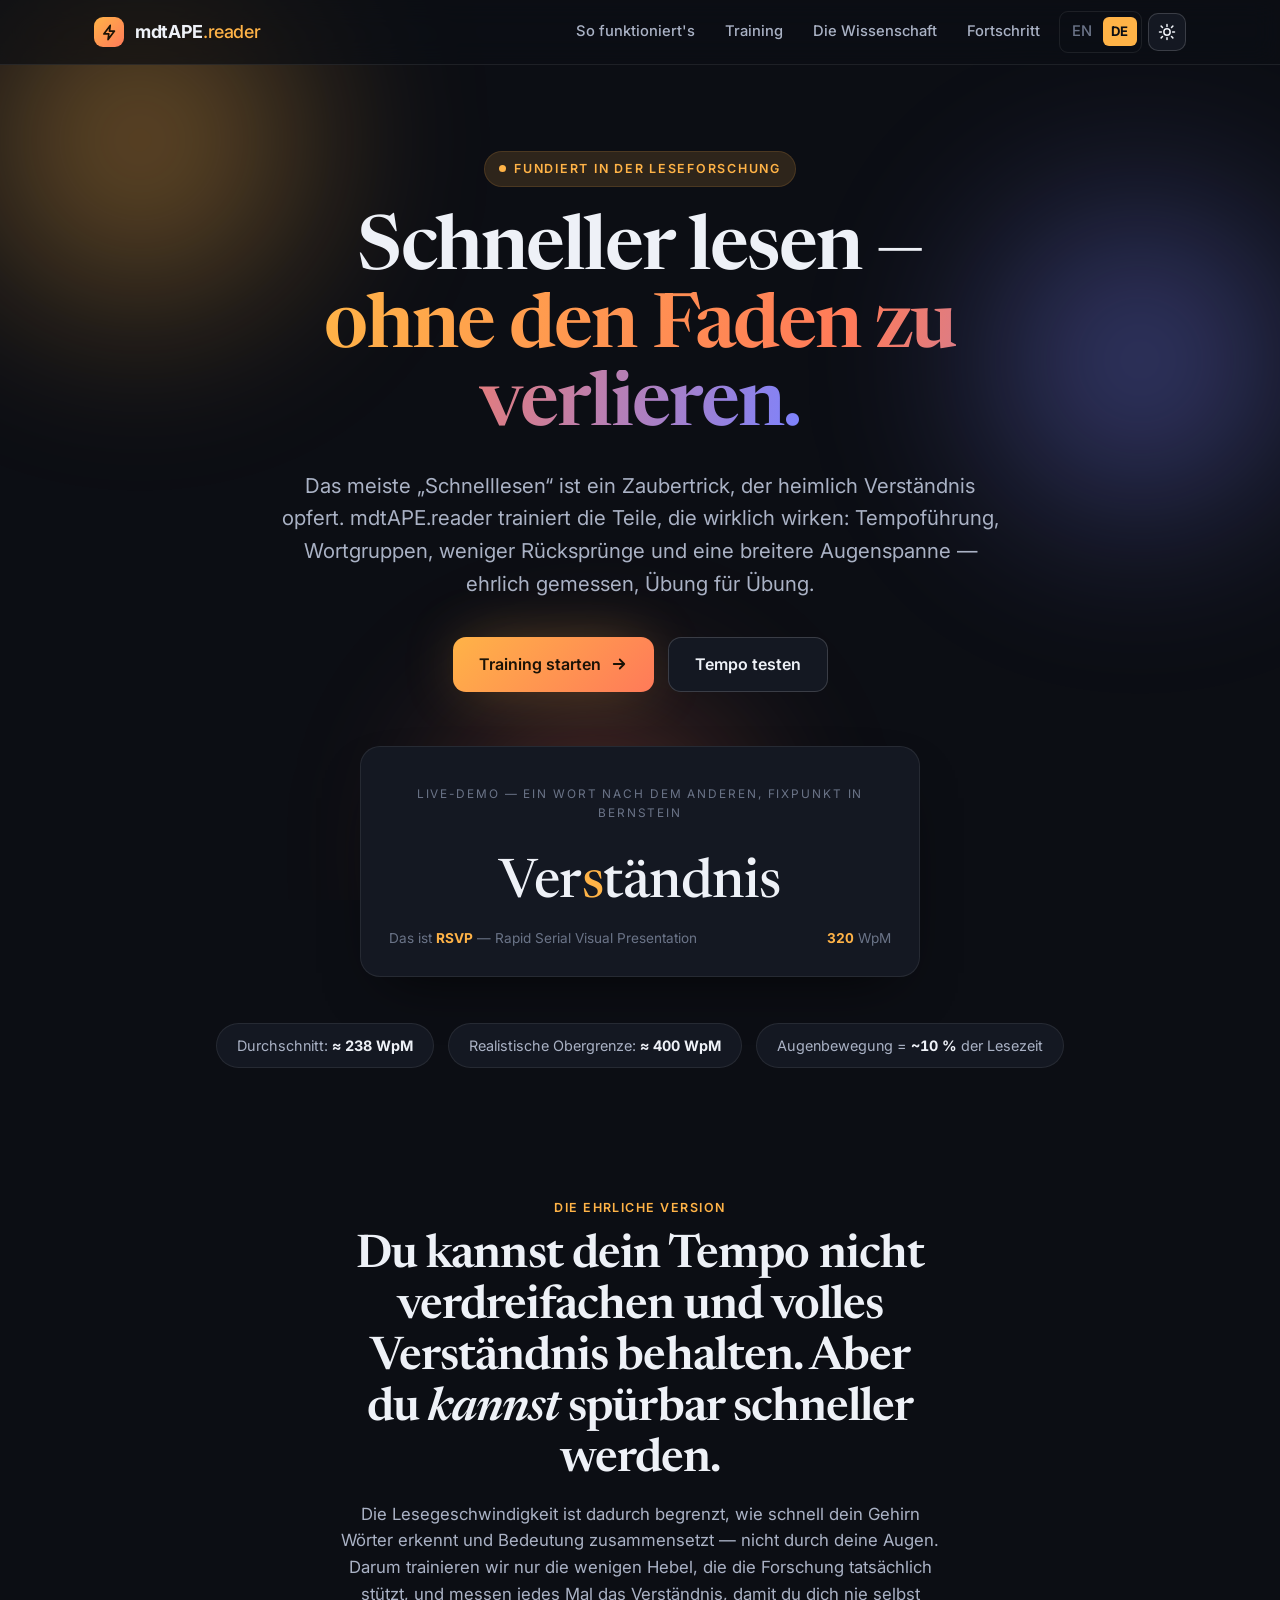
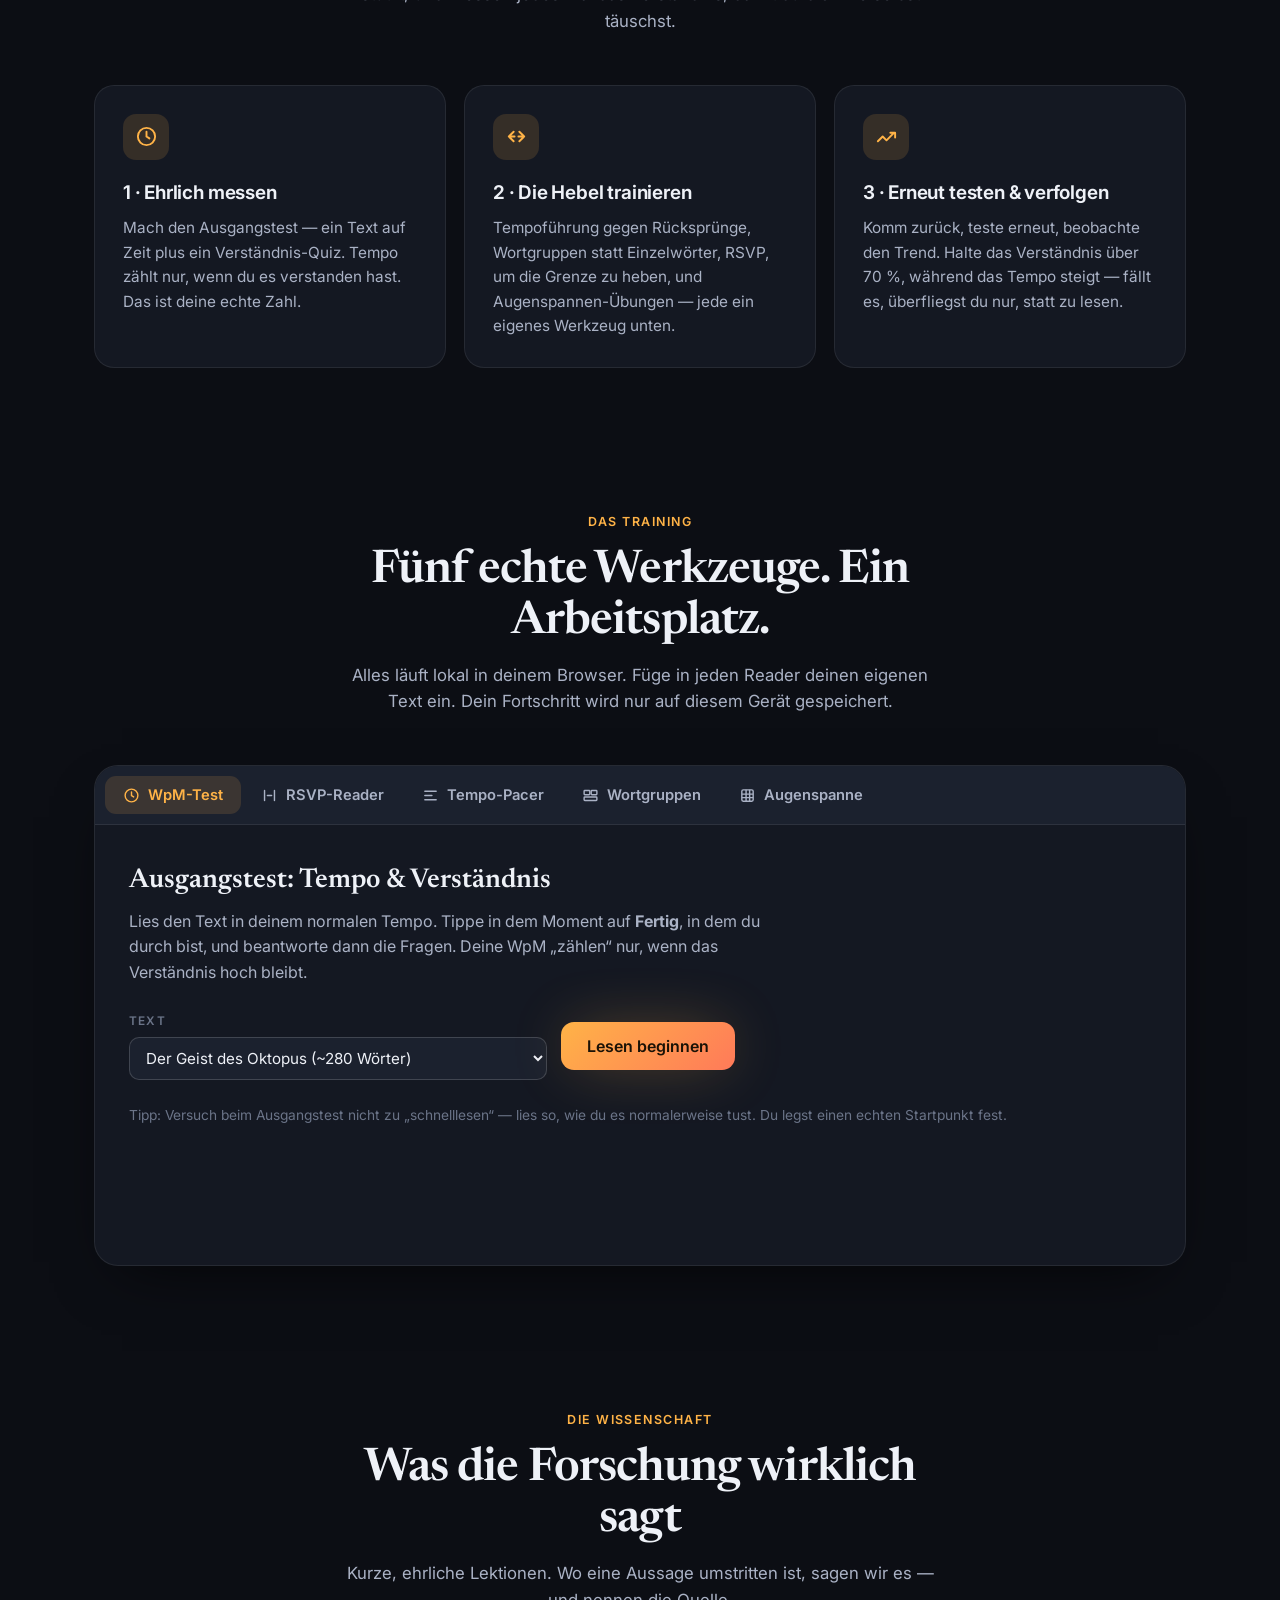
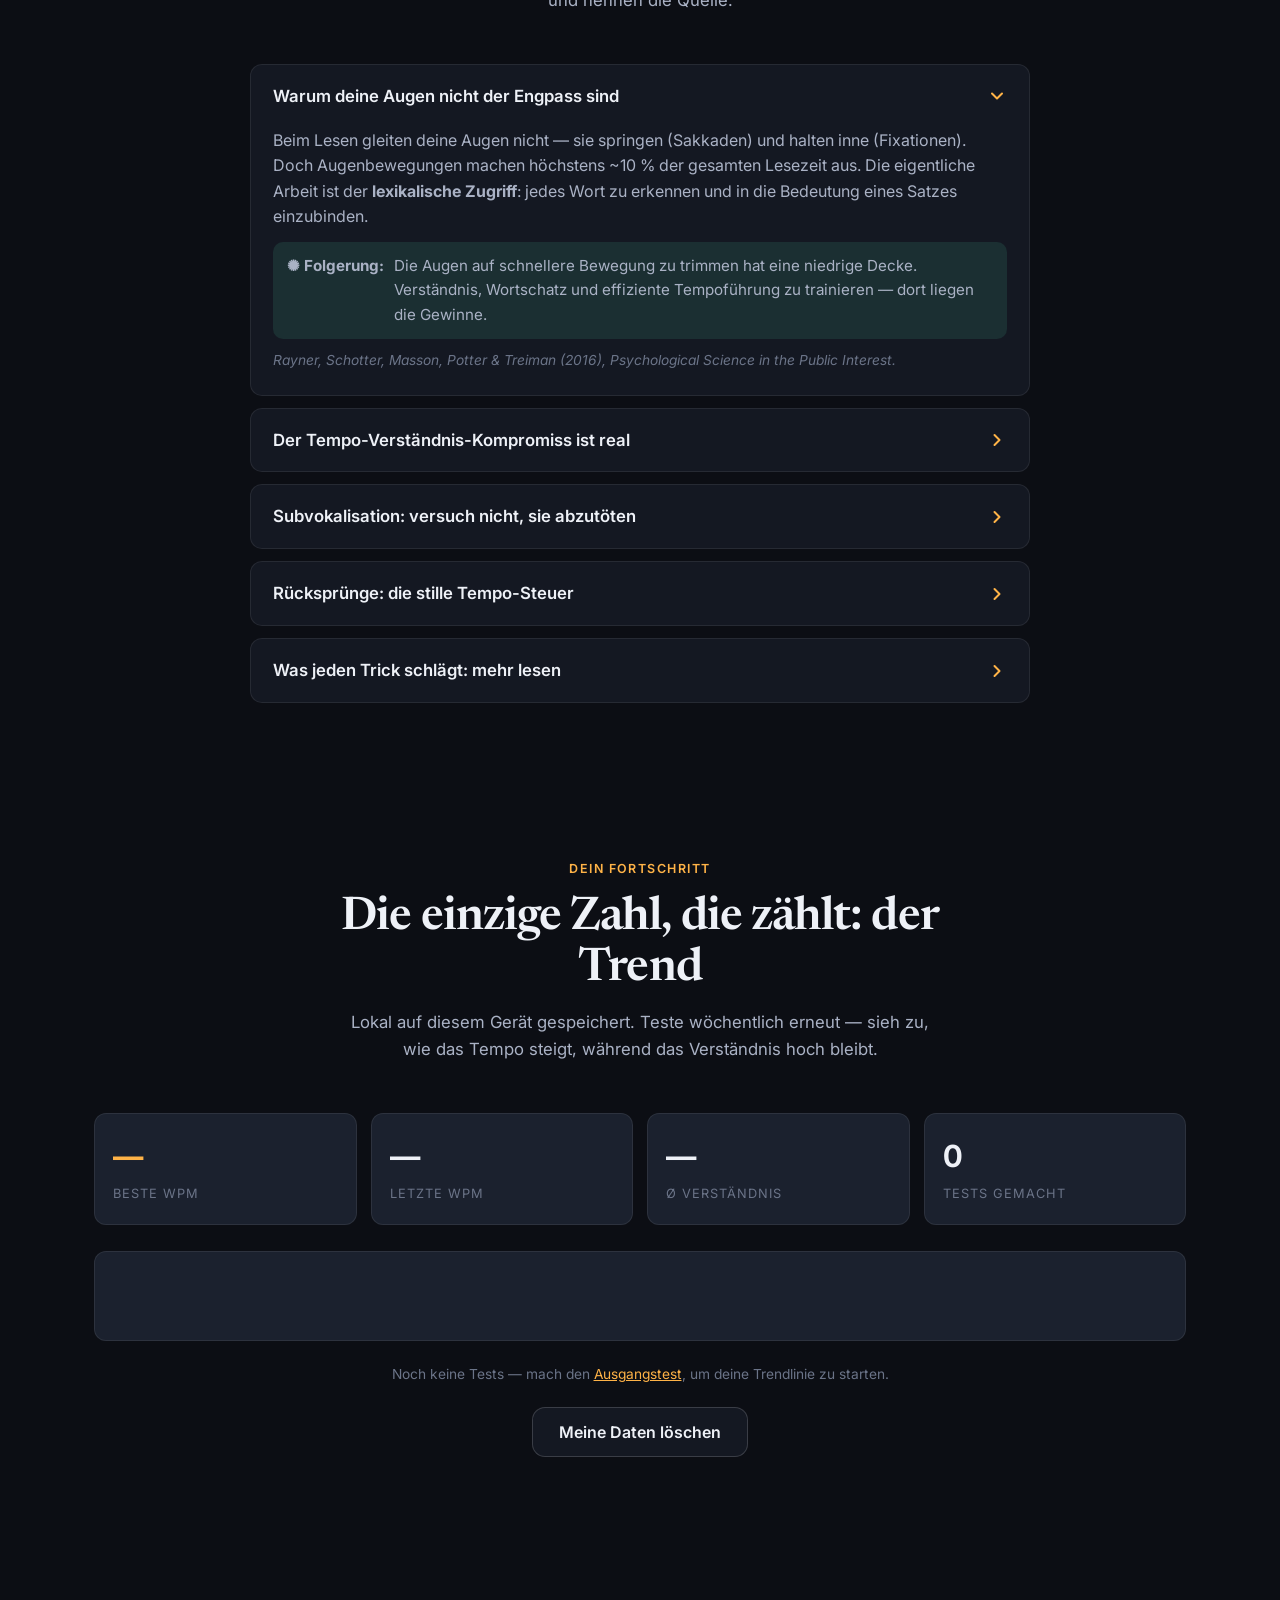
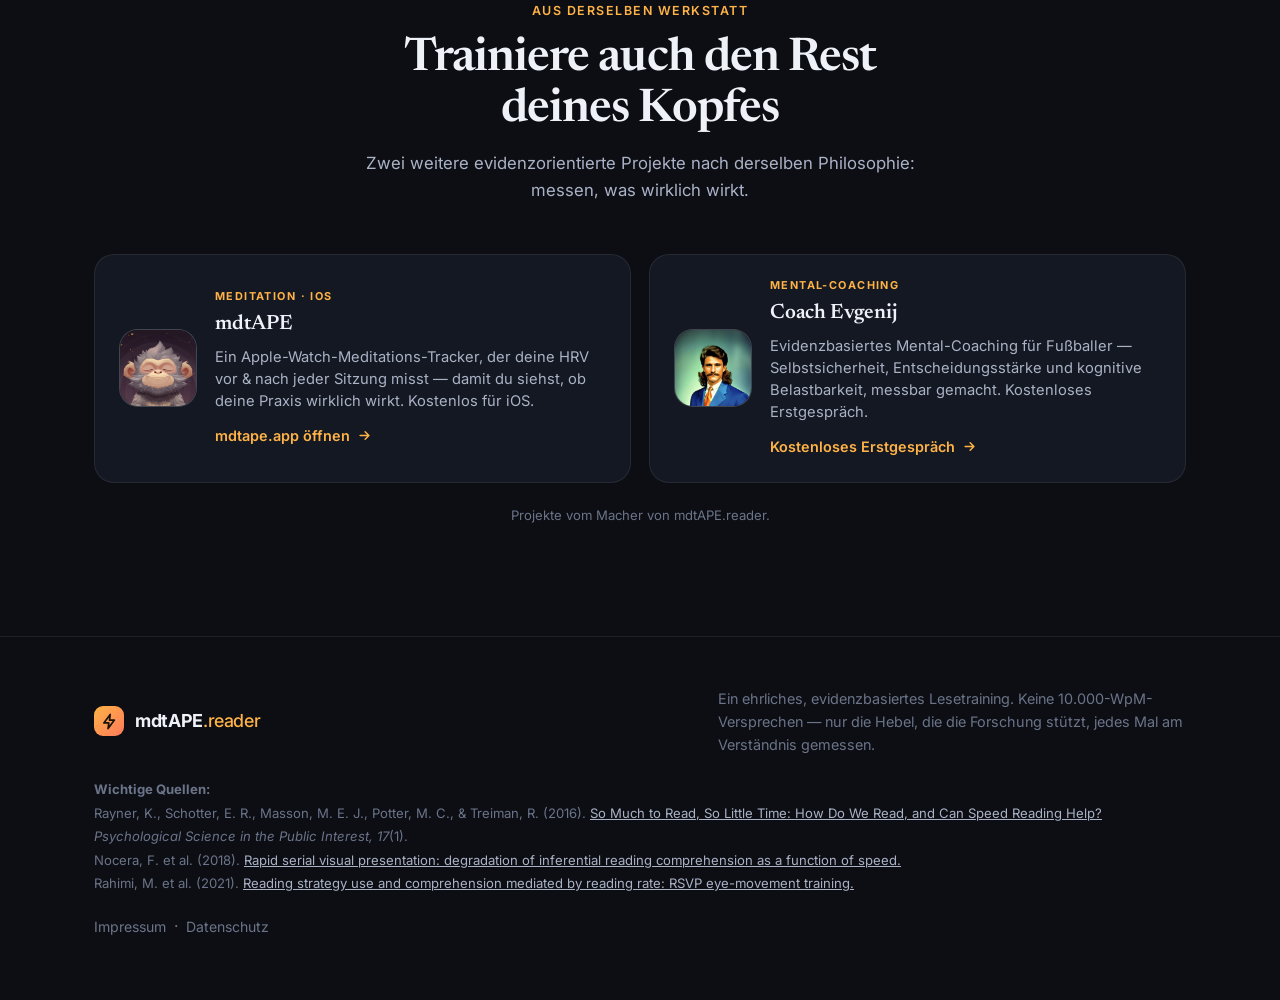
==== commit 24112383: "Rename brand Velocity -> mdtAPE.reader - All 41 references updated (titles, meta, OG/Twitter, JSON-L" ====
--- a/de/index.html
+++ b/de/index.html
@@ -3,42 +3,42 @@
 <head>
 <meta charset="UTF-8" />
 <meta name="viewport" content="width=device-width, initial-scale=1.0" />
-<title>Velocity — Schneller lesen lernen, wissenschaftlich fundiert</title>
+<title>mdtAPE.reader — Schneller lesen lernen, wissenschaftlich fundiert</title>
 <meta name="description" content="Evidenzbasiertes Schnelllese-Training: RSVP-Reader, Tempo-Übungen, Augenspannen-Training und ein echter WpM- und Verständnistest. Keine Mythen — nur das, was die Forschung stützt." />
 <meta name="keywords" content="schneller lesen, Schnelllesen, Lesegeschwindigkeit testen, Wörter pro Minute, WpM-Test, RSVP, Leseverständnis, Augenspanne, Schulte-Tabelle, schneller lesen lernen" />
-<meta name="author" content="Velocity" />
+<meta name="author" content="mdtAPE.reader" />
 <meta name="robots" content="index, follow, max-image-preview:large, max-snippet:-1" />
 <meta name="theme-color" content="#0c0e14" />
 <meta name="color-scheme" content="dark light" />
 
 <!-- Canonical + language alternates -->
-<link rel="canonical" href="https://afrosamuraiy.github.io/velocity-reader/de/" />
-<link rel="alternate" hreflang="en" href="https://afrosamuraiy.github.io/velocity-reader/" />
-<link rel="alternate" hreflang="de" href="https://afrosamuraiy.github.io/velocity-reader/de/" />
-<link rel="alternate" hreflang="x-default" href="https://afrosamuraiy.github.io/velocity-reader/" />
+<link rel="canonical" href="https://reader.mdtape.app/de/" />
+<link rel="alternate" hreflang="en" href="https://reader.mdtape.app/" />
+<link rel="alternate" hreflang="de" href="https://reader.mdtape.app/de/" />
+<link rel="alternate" hreflang="x-default" href="https://reader.mdtape.app/" />
 
 <!-- Open Graph -->
 <meta property="og:type" content="website" />
-<meta property="og:site_name" content="Velocity" />
-<meta property="og:title" content="Velocity — Schneller lesen lernen, wissenschaftlich fundiert" />
+<meta property="og:site_name" content="mdtAPE.reader" />
+<meta property="og:title" content="mdtAPE.reader — Schneller lesen lernen, wissenschaftlich fundiert" />
 <meta property="og:description" content="Ein ehrliches, evidenzbasiertes Lesetraining: RSVP-Reader, Tempo-Übungen, Augenspannen-Training und ein echter WpM- und Verständnistest. Keine 10.000-WpM-Mythen." />
-<meta property="og:url" content="https://afrosamuraiy.github.io/velocity-reader/de/" />
-<meta property="og:image" content="https://afrosamuraiy.github.io/velocity-reader/og-image.png" />
+<meta property="og:url" content="https://reader.mdtape.app/de/" />
+<meta property="og:image" content="https://reader.mdtape.app/og-image.png" />
 <meta property="og:image:width" content="1200" />
 <meta property="og:image:height" content="630" />
-<meta property="og:image:alt" content="Velocity — schneller lesen, ohne den Faden zu verlieren." />
+<meta property="og:image:alt" content="mdtAPE.reader — schneller lesen, ohne den Faden zu verlieren." />
 <meta property="og:locale" content="de_DE" />
 <meta property="og:locale:alternate" content="en_US" />
 
 <!-- Twitter -->
 <meta name="twitter:card" content="summary_large_image" />
-<meta name="twitter:title" content="Velocity — Schneller lesen lernen, wissenschaftlich fundiert" />
+<meta name="twitter:title" content="mdtAPE.reader — Schneller lesen lernen, wissenschaftlich fundiert" />
 <meta name="twitter:description" content="Ein ehrliches, evidenzbasiertes Lesetraining. Teste deine WpM und dein Verständnis und trainiere die Hebel, die die Forschung stützt." />
-<meta name="twitter:image" content="https://afrosamuraiy.github.io/velocity-reader/og-image.png" />
+<meta name="twitter:image" content="https://reader.mdtape.app/og-image.png" />
 
 <!-- Structured data -->
 <script type="application/ld+json">
-{"@context":"https://schema.org","@type":"WebApplication","name":"Velocity","alternateName":"Velocity Schnelllese-Trainer","url":"https://afrosamuraiy.github.io/velocity-reader/de/","description":"Ein ehrliches, evidenzbasiertes Lesetraining mit RSVP-Reader, Tempo-Pacer, Wortgruppen-Training, Schulte-Augenspannen-Gitter und einem echten WpM- und Verständnistest.","applicationCategory":"EducationalApplication","operatingSystem":"Web browser","browserRequirements":"Requires JavaScript","inLanguage":["de","en"],"isAccessibleForFree":true,"offers":{"@type":"Offer","price":"0","priceCurrency":"EUR"}}
+{"@context":"https://schema.org","@type":"WebApplication","name":"mdtAPE.reader","alternateName":"mdtAPE.reader Schnelllese-Trainer","url":"https://reader.mdtape.app/de/","description":"Ein ehrliches, evidenzbasiertes Lesetraining mit RSVP-Reader, Tempo-Pacer, Wortgruppen-Training, Schulte-Augenspannen-Gitter und einem echten WpM- und Verständnistest.","applicationCategory":"EducationalApplication","operatingSystem":"Web browser","browserRequirements":"Requires JavaScript","inLanguage":["de","en"],"isAccessibleForFree":true,"offers":{"@type":"Offer","price":"0","priceCurrency":"EUR"}}
 </script>
 <script type="application/ld+json">
 {"@context":"https://schema.org","@type":"FAQPage","inLanguage":"de","mainEntity":[{"@type":"Question","name":"Sind die Augen beim schnellen Lesen der Engpass?","acceptedAnswer":{"@type":"Answer","text":"Nein. Augenbewegungen machen nur etwa 10% der Lesezeit aus. Die eigentliche Grenze ist, jedes Wort zu erkennen und in die Satzbedeutung einzubinden. Die Augen auf Tempo zu trimmen hat eine niedrige Decke, während Verständnis, Wortschatz und Tempoführung mehr bewirken."}},{"@type":"Question","name":"Kann man 1.000+ Wörter pro Minute mit vollem Verständnis lesen?","acceptedAnswer":{"@type":"Answer","text":"Nein. Es gibt einen echten Tempo-Verständnis-Kompromiss. RSVP-Studien zeigen, dass das Verständnis bis etwa 350 WpM stabil bleibt und dann mit steigendem Tempo abfällt. Deutlich schneller zu lesen wird zum Überfliegen, einer eigenen Fähigkeit."}},{"@type":"Question","name":"Sollte man Subvokalisation abschalten, um schneller zu lesen?","acceptedAnswer":{"@type":"Answer","text":"Nicht vollständig. Die innere Stimme stützt das Verständnis, besonders bei schwierigem Text. Reduziere das vollständige Wort-für-Wort-Mitsprechen, indem du in Gruppen liest und etwas schneller als bequem, statt es zu erzwingen."}},{"@type":"Question","name":"Was sind Rücksprünge und verlangsamen sie das Lesen?","acceptedAnswer":{"@type":"Answer","text":"Rücksprünge sind kleine Rückwärtsbewegungen der Augen zum erneuten Lesen, etwa 10 bis 15% der Sakkaden. Viele sind gewohnheitsmäßig und unnötig, und ein Pacer reduziert sie. Manches Wiederlesen ist bei schwierigem Text aber nötig und sollte nicht verboten werden."}},{"@type":"Question","name":"Was ist der zuverlässigste Weg, schneller zu lesen?","acceptedAnswer":{"@type":"Answer","text":"Übung und Wortschatz. Vertraute Wörter werden fast augenblicklich erkannt, daher bewirken breites tägliches Lesen und ein starker Wortschatz mehr für die Lesegeschwindigkeit als jeder einzelne Trick."}}]}
@@ -61,9 +61,9 @@
       <div class="mark">
         <svg viewBox="0 0 24 24" fill="none" stroke="#1a1206" stroke-width="2.4" stroke-linecap="round" stroke-linejoin="round"><path d="M13 2 4 14h7l-1 8 9-12h-7z"/></svg>
       </div>
-      Velocity
-    </div>
-    <nav class="nav-links">
+      <span class="wm">mdtAPE<span class="rd">.reader</span></span>
+    </div>
+    <nav class="nav-links" id="navLinks">
       <a href="#how">So funktioniert's</a>
       <a href="#train">Training</a>
       <a href="#learn">Die Wissenschaft</a>
@@ -73,6 +73,10 @@
         <svg id="themeIcon" viewBox="0 0 24 24" fill="none" stroke="currentColor" stroke-width="2" stroke-linecap="round" stroke-linejoin="round"><path d="M21 12.8A9 9 0 1 1 11.2 3 7 7 0 0 0 21 12.8z"/></svg>
       </button>
     </nav>
+    <button class="nav-burger" id="navBurger" aria-label="Menü" aria-expanded="false" aria-controls="navLinks">
+      <svg class="bars" viewBox="0 0 24 24" fill="none" stroke="currentColor" stroke-width="2" stroke-linecap="round"><path d="M4 7h16M4 12h16M4 17h16"/></svg>
+      <svg class="x" viewBox="0 0 24 24" fill="none" stroke="currentColor" stroke-width="2" stroke-linecap="round"><path d="M6 6l12 12M18 6 6 18"/></svg>
+    </button>
   </div>
 </header>
 
@@ -81,7 +85,7 @@
   <div class="wrap">
     <span class="eyebrow reveal"><span class="dot"></span> Fundiert in der Lese­forschung</span>
     <h1 class="reveal" data-d="1">Schneller lesen — <span class="grad">ohne den Faden zu verlieren.</span></h1>
-    <p class="lede reveal" data-d="2">Das meiste „Schnelllesen“ ist ein Zaubertrick, der heimlich Verständnis opfert. Velocity trainiert die Teile, die wirklich wirken: Tempoführung, Wortgruppen, weniger Rücksprünge und eine breitere Augenspanne — ehrlich gemessen, Übung für Übung.</p>
+    <p class="lede reveal" data-d="2">Das meiste „Schnelllesen“ ist ein Zaubertrick, der heimlich Verständnis opfert. mdtAPE.reader trainiert die Teile, die wirklich wirken: Tempoführung, Wortgruppen, weniger Rücksprünge und eine breitere Augenspanne — ehrlich gemessen, Übung für Übung.</p>
     <div class="cta-row reveal" data-d="3">
       <a href="#train" class="btn btn-primary">Training starten
         <svg viewBox="0 0 24 24" width="18" fill="none" stroke="currentColor" stroke-width="2.4" stroke-linecap="round" stroke-linejoin="round"><path d="M5 12h14M13 6l6 6-6 6"/></svg>
@@ -93,7 +97,7 @@
     <div class="hero-demo reveal" data-d="3">
       <div class="label">Live-Demo — ein Wort nach dem anderen, Fixpunkt in Bernstein</div>
       <div class="rsvp-stage">
-        <div class="reader-word" id="heroWord"><span>Velocity</span></div>
+        <div class="reader-word" id="heroWord"><span>mdtAPE.reader</span></div>
       </div>
       <div class="demo-meta">
         <span>Das ist <b>RSVP</b> — Rapid Serial Visual Presentation</span>
@@ -412,7 +416,7 @@
         </div>
       </a>
     </div>
-    <p class="partner-tag reveal">Projekte vom Macher von Velocity.</p>
+    <p class="partner-tag reveal">Projekte vom Macher von mdtAPE.reader.</p>
   </div>
 </section>
 
@@ -422,7 +426,7 @@
     <div class="foot-inner">
       <div class="brand">
         <div class="mark"><svg viewBox="0 0 24 24" fill="none" stroke="#1a1206" stroke-width="2.4" stroke-linecap="round" stroke-linejoin="round"><path d="M13 2 4 14h7l-1 8 9-12h-7z"/></svg></div>
-        Velocity
+        <span class="wm">mdtAPE<span class="rd">.reader</span></span>
       </div>
       <p>Ein ehrliches, evidenzbasiertes Lesetraining. Keine 10.000-WpM-Versprechen — nur die Hebel, die die Forschung stützt, jedes Mal am Verständnis gemessen.</p>
     </div>
--- a/styles.css
+++ b/styles.css
@@ -105,6 +105,7 @@
   height: 64px;
 }
 .brand { display: flex; align-items: center; gap: 11px; font-weight: 700; letter-spacing: -0.02em; font-size: 1.12rem; }
+.brand .rd { color: var(--accent); font-weight: 500; }
 .brand .mark {
   width: 30px; height: 30px; border-radius: 9px;
   background: linear-gradient(135deg, var(--accent), var(--accent-2));
@@ -137,6 +138,37 @@
 }
 .theme-toggle:hover { transform: rotate(-18deg) scale(1.06); border-color: var(--accent); }
 .theme-toggle svg { width: 18px; height: 18px; }
+
+/* hamburger (mobile only) */
+.nav-burger {
+  display: none; width: 42px; height: 42px; border-radius: 11px; cursor: pointer;
+  background: var(--bg-elev); border: 1px solid var(--surface-line-strong); color: var(--text);
+  flex: 0 0 auto; place-items: center; transition: border-color .2s;
+}
+.nav-burger:hover { border-color: var(--accent); }
+.nav-burger svg { width: 22px; height: 22px; }
+.nav-burger .x { display: none; }
+.nav-burger.open .bars { display: none; }
+.nav-burger.open .x { display: block; }
+
+/* dropdown applies to the homepage nav only (#navLinks); legal-page navs
+   have no hamburger, so they keep their simple inline layout. */
+@media (max-width: 760px) {
+  .nav-burger { display: grid; }
+  #navLinks {
+    position: absolute; top: 100%; left: 0; right: 0;
+    flex-direction: column; align-items: stretch; gap: 2px;
+    background: var(--bg-elev);
+    border-top: 1px solid var(--surface-line); border-bottom: 1px solid var(--surface-line);
+    padding: 14px 24px 20px; box-shadow: var(--shadow);
+    transform: translateY(-10px); opacity: 0; pointer-events: none;
+    transition: opacity .26s var(--ease), transform .26s var(--ease);
+  }
+  #navLinks.open { transform: none; opacity: 1; pointer-events: auto; }
+  #navLinks a { padding: 13px 14px; font-size: 1.02rem; border-radius: 10px; }
+  #navLinks .lang-switch { align-self: flex-start; margin: 10px 0 2px; }
+  #navLinks .theme-toggle { align-self: flex-start; }
+}
 
 /* ============================ HERO ============================ */
 .hero { padding: 86px 0 56px; text-align: center; position: relative; }
@@ -479,6 +511,33 @@
 .card:hover::after, .banner:hover::after { opacity: 1; }
 .card > *, .banner > * { position: relative; z-index: 1; }
 
+/* ============================ MOBILE SPACING ============================ */
+@media (max-width: 560px) {
+  .wrap { padding: 0 18px; }
+  section { padding: 52px 0; }
+  .hero { padding: 60px 0 40px; }
+  .section-head { margin-bottom: 34px; }
+  .tool-body { padding: 22px 16px; min-height: 0; }
+  .tool-tabs { padding: 8px; }
+  /* full-width form controls so nothing clips inside the panel */
+  .controls { gap: 14px; }
+  .controls .field { width: 100%; }
+  .field select, .field input[type=text], .field input[type=range] { width: 100%; }
+  .field .seg { width: 100%; }
+  .field .seg button { flex: 1; }
+  .test-passage { padding: 22px; font-size: 1.16rem; }
+  .paced-text { padding: 22px; font-size: 1.18rem; line-height: 1.9; }
+  .reader-stage { padding: 40px 14px; }
+  .card { padding: 22px 20px; }
+  .banner { padding: 18px; gap: 14px; }
+  .banner img.logo { width: 60px; height: 60px; }
+  .result-card { padding: 30px 18px; }
+  .result-grid { gap: 18px; }
+  .legal-wrap { padding: 48px 20px 30px; }
+  .foot-inner { gap: 16px; }
+  .stat-ribbon { gap: 10px; }
+}
+
 @media (prefers-reduced-motion: reduce) {
   *, *::after, *::before { animation: none !important; transition: none !important; }
   .reveal { opacity:1; transform:none; filter:none; }
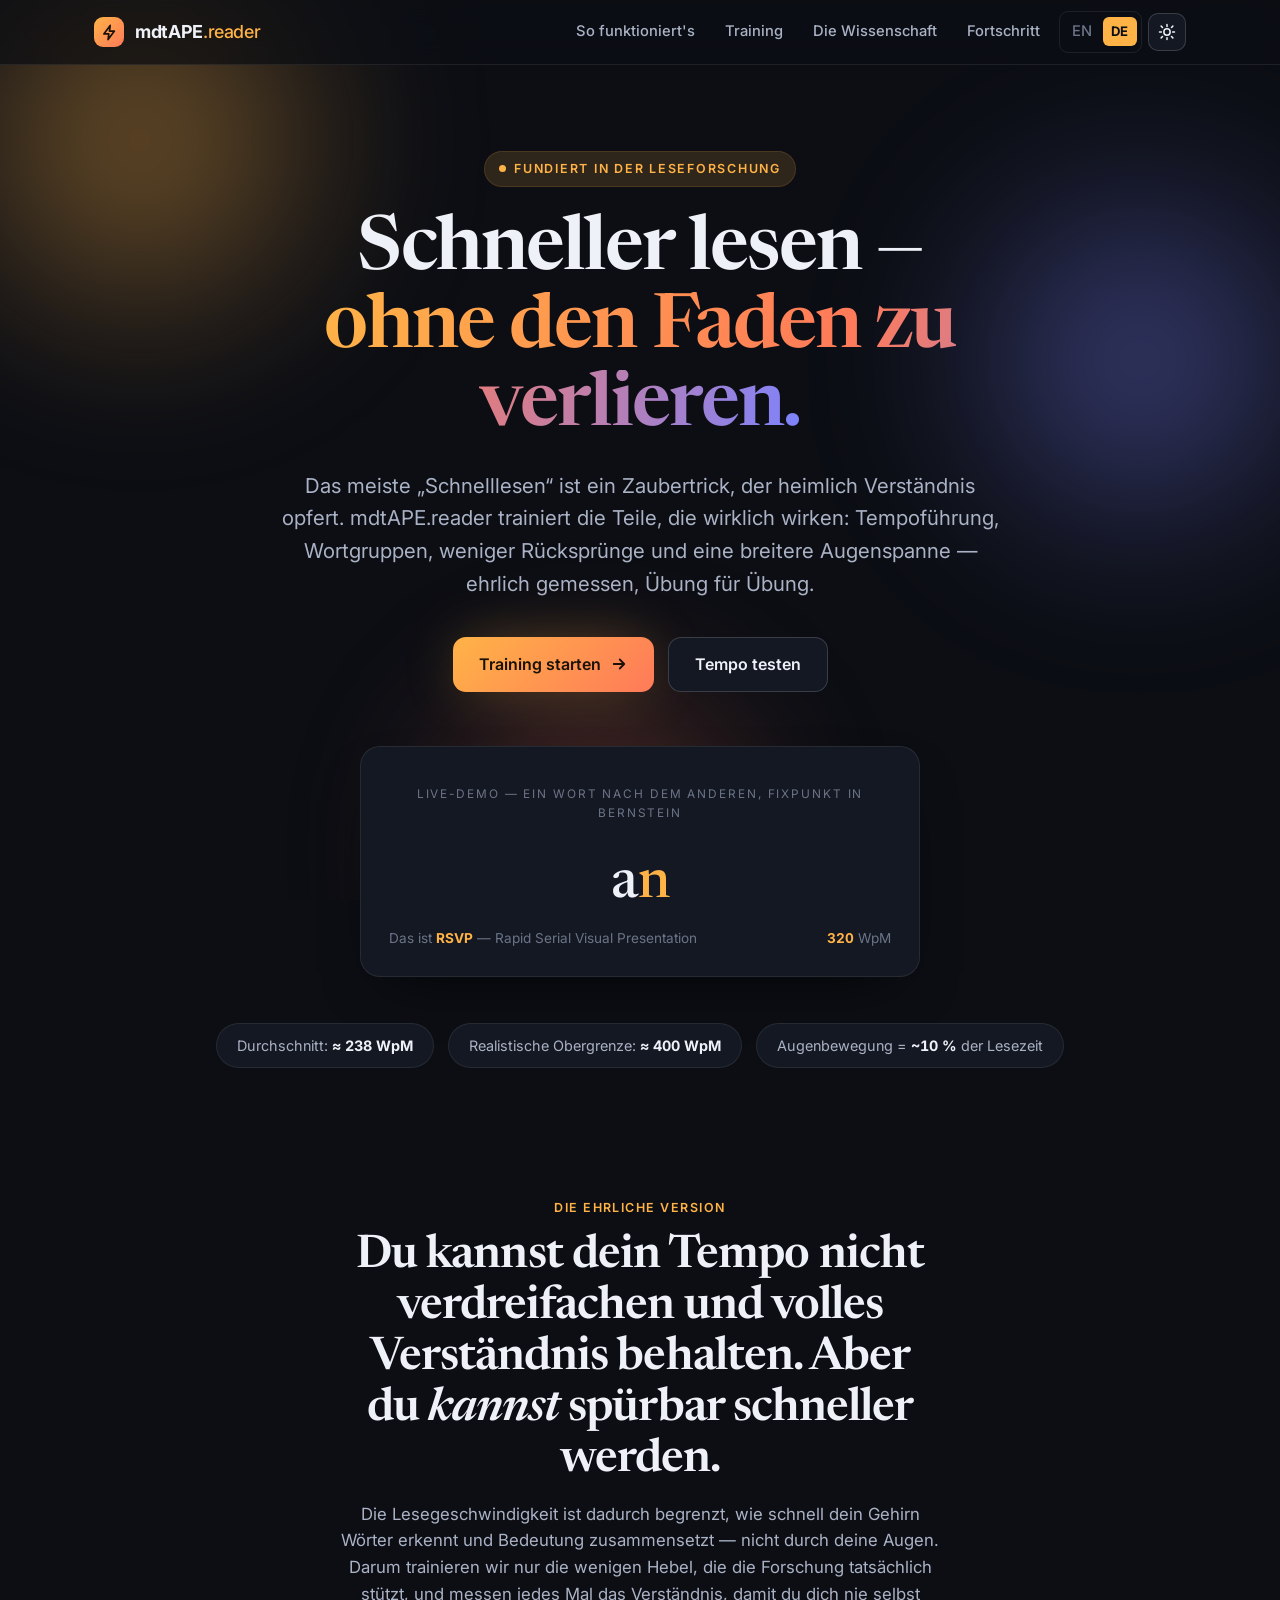
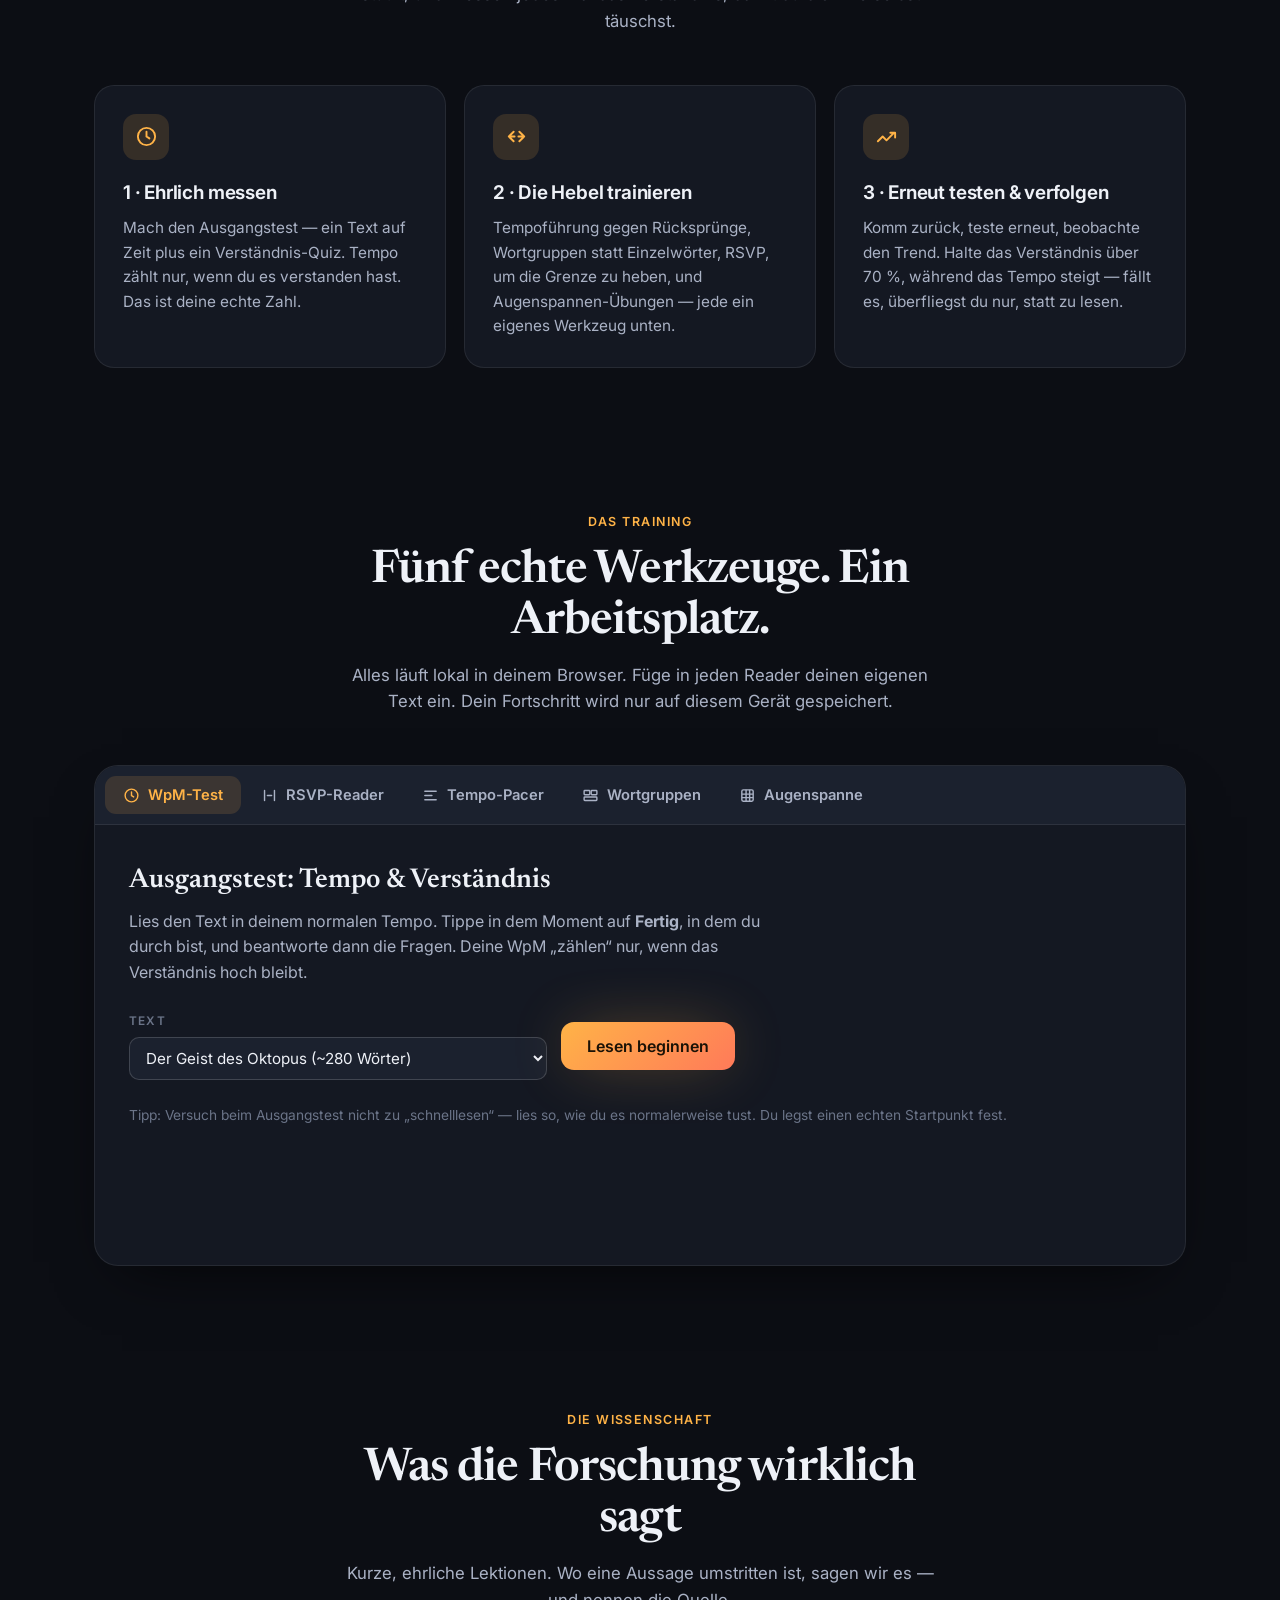
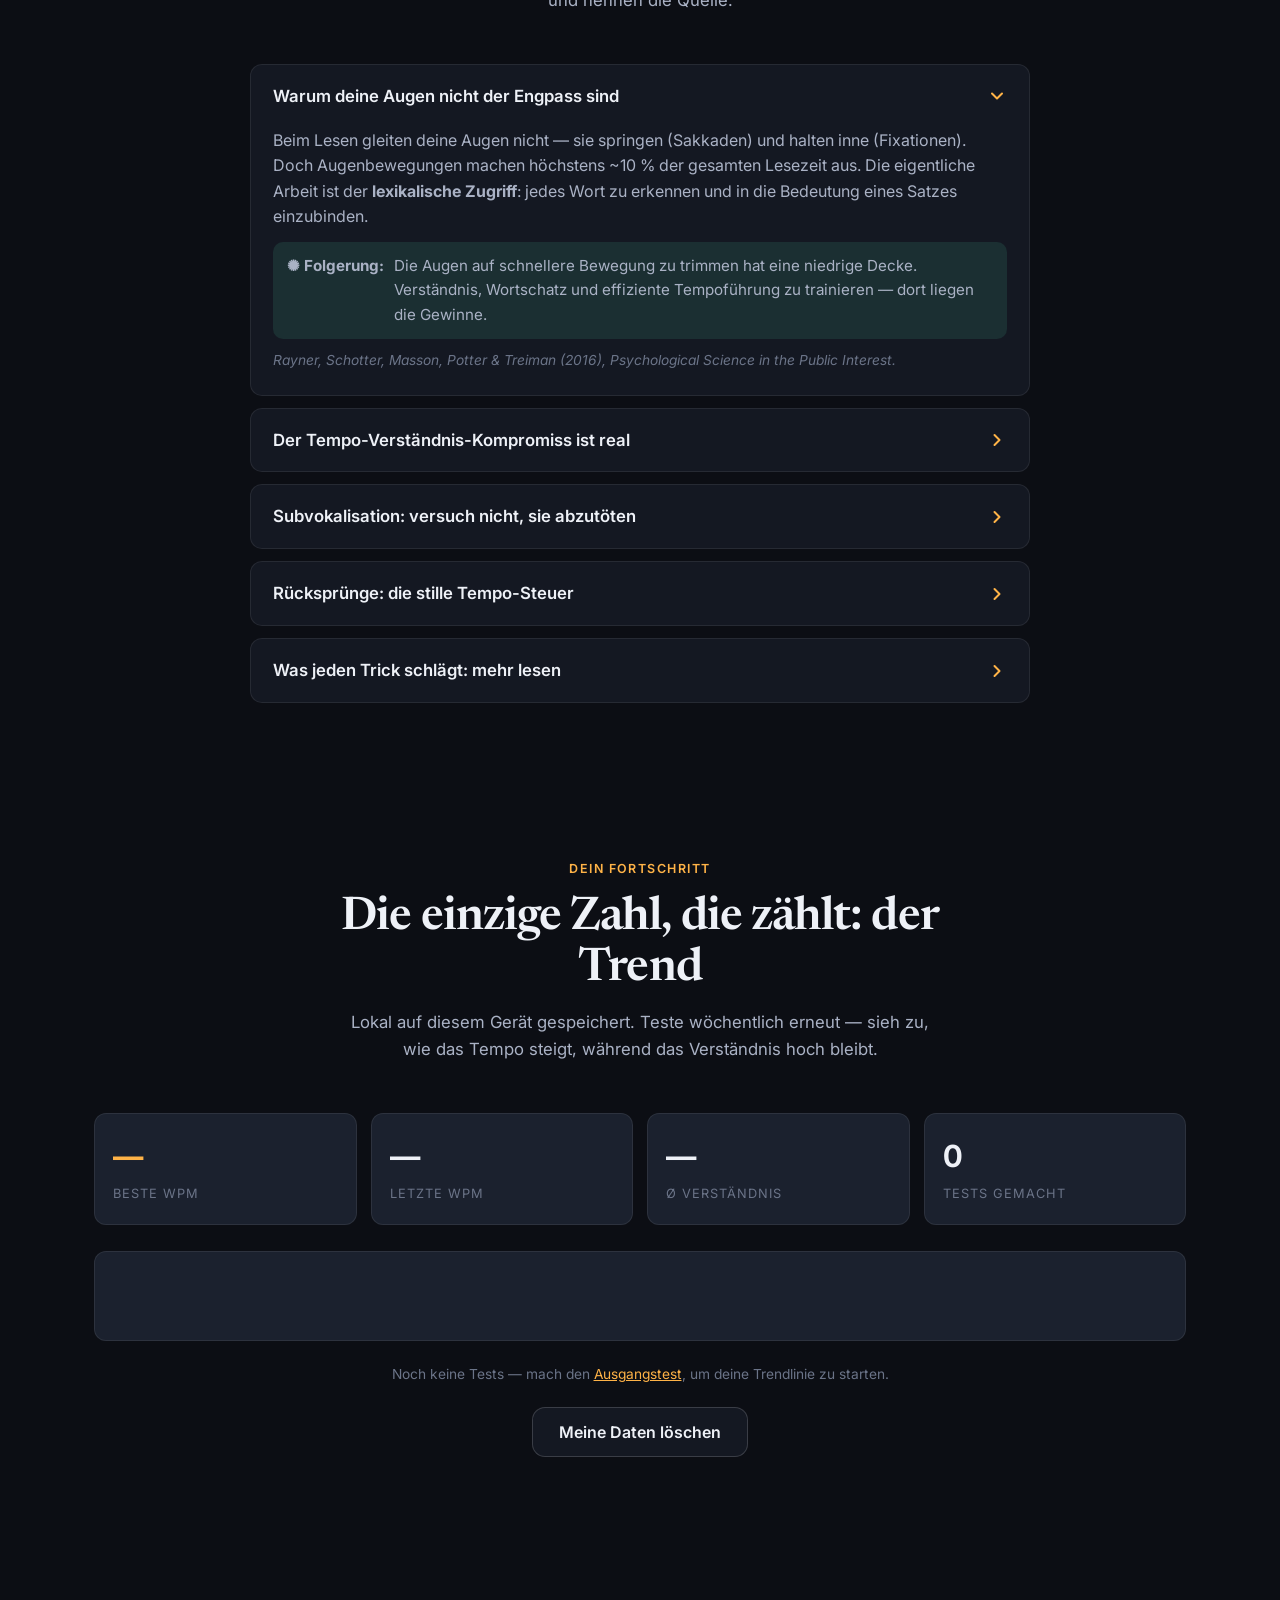
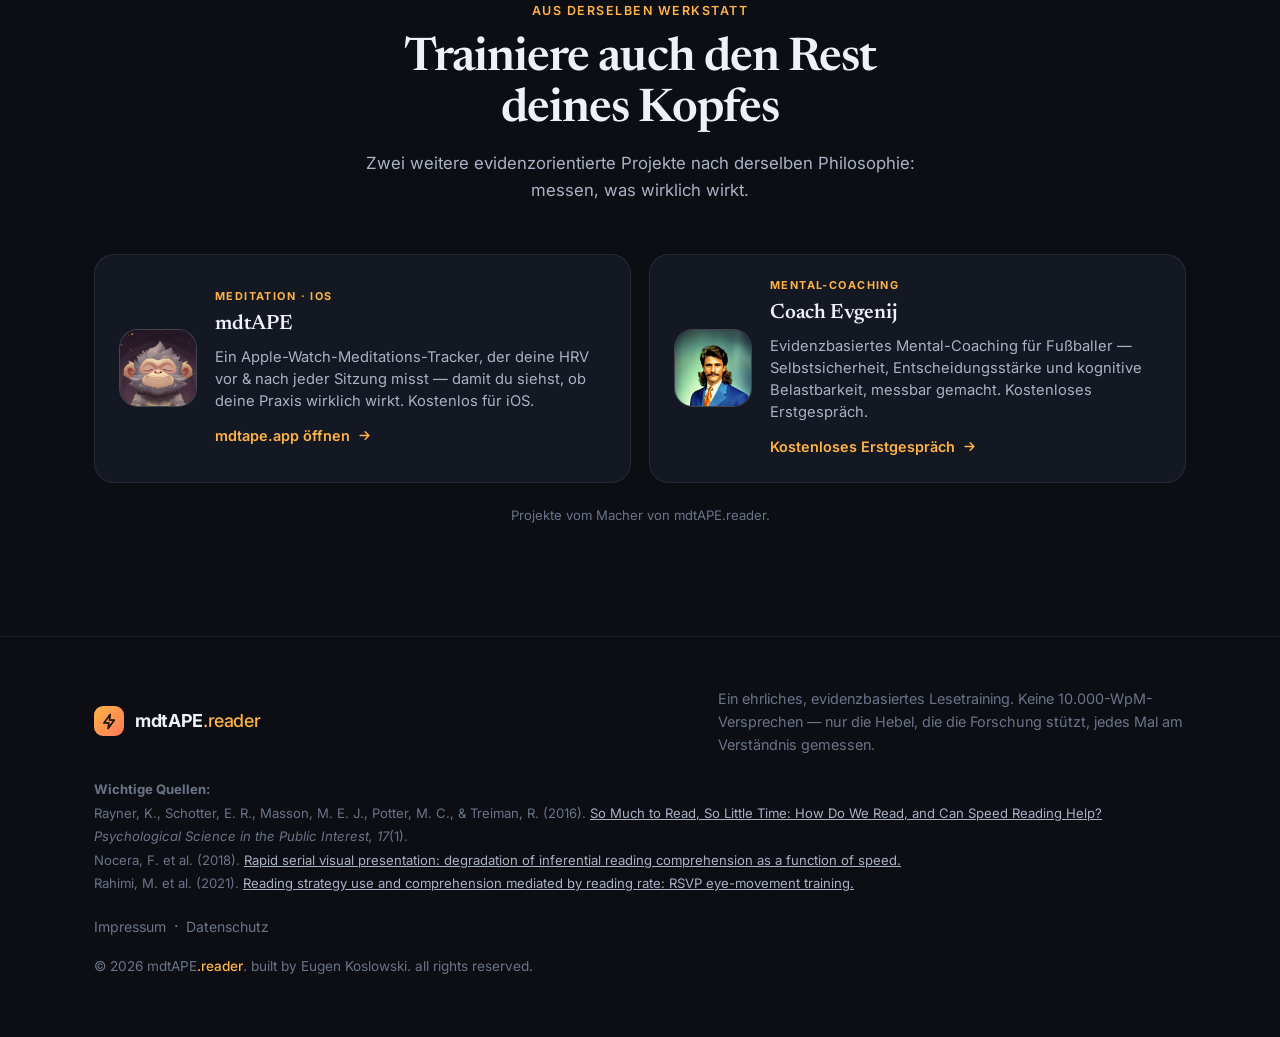
==== commit 1ac31504: "Add copyright line to footers (mirrors mdtape.app) "© <year> mdtAPE.reader. built by Eugen Koslowski" ====
--- a/de/index.html
+++ b/de/index.html
@@ -393,7 +393,7 @@
       <p>Zwei weitere evidenzorientierte Projekte nach derselben Philosophie: messen, was wirklich wirkt.</p>
     </div>
     <div class="banner-grid">
-      <a class="banner reveal" data-d="1" href="https://mdtape.app/?ref=velocity" target="_blank" rel="noopener sponsored">
+      <a class="banner reveal" data-d="1" href="https://mdtape.app/?ref=mdtape-reader" target="_blank" rel="noopener sponsored">
         <img class="logo" src="../partners/mdtape-icon.png" alt="mdtAPE App-Icon" width="78" height="78" loading="lazy" />
         <div class="b-body">
           <div class="b-eye">Meditation · iOS</div>
@@ -404,7 +404,7 @@
           </span>
         </div>
       </a>
-      <a class="banner reveal" data-d="2" href="https://coach-evgenij.com/fussball.html?ref=velocity" target="_blank" rel="noopener sponsored">
+      <a class="banner reveal" data-d="2" href="https://coach-evgenij.com/fussball.html?ref=mdtape-reader" target="_blank" rel="noopener sponsored">
         <img class="logo" src="../partners/coach-evgenij.webp" alt="Coach Evgenij Porträt" width="78" height="78" loading="lazy" />
         <div class="b-body">
           <div class="b-eye">Mental-Coaching</div>
@@ -437,6 +437,7 @@
       Rahimi, M. et al. (2021). <a href="https://consensus.app/papers/details/8e699ea50b335ae09e37276738ec1376/">Reading strategy use and comprehension mediated by reading rate: RSVP eye-movement training.</a>
     </div>
     <div class="foot-legal"><a href="../impressum.html">Impressum</a><span>·</span><a href="../datenschutz.html">Datenschutz</a></div>
+    <p class="foot-copy">© <span id="footerYear">2026</span> mdtAPE<span class="rd">.reader</span>. built by Eugen Koslowski. all rights reserved.</p>
   </div>
 </footer>
 
--- a/styles.css
+++ b/styles.css
@@ -1,5 +1,5 @@
 /* =========================================================================
-   Velocity — Learn to Read Faster
+   mdtAPE.reader — Learn to Read Faster
    Design system + motion. Two themes: "night" (default) and "paper".
    ========================================================================= */
 
@@ -105,7 +105,7 @@
   height: 64px;
 }
 .brand { display: flex; align-items: center; gap: 11px; font-weight: 700; letter-spacing: -0.02em; font-size: 1.12rem; }
-.brand .rd { color: var(--accent); font-weight: 500; }
+.rd { color: var(--accent); font-weight: 500; }
 .brand .mark {
   width: 30px; height: 30px; border-radius: 9px;
   background: linear-gradient(135deg, var(--accent), var(--accent-2));
@@ -434,6 +434,7 @@
 .foot-legal a { color: var(--text-faint); text-decoration:none; font-size:.88rem; }
 .foot-legal a:hover { color: var(--accent); }
 .foot-legal span { color: var(--text-faint); margin: 0 8px; }
+.foot-copy { color: var(--text-faint); font-size: .85rem; margin-top: 16px; }
 
 /* ============================ PARTNER BANNERS ============================ */
 .banner-grid { display:grid; grid-template-columns:repeat(2,1fr); gap:18px; }
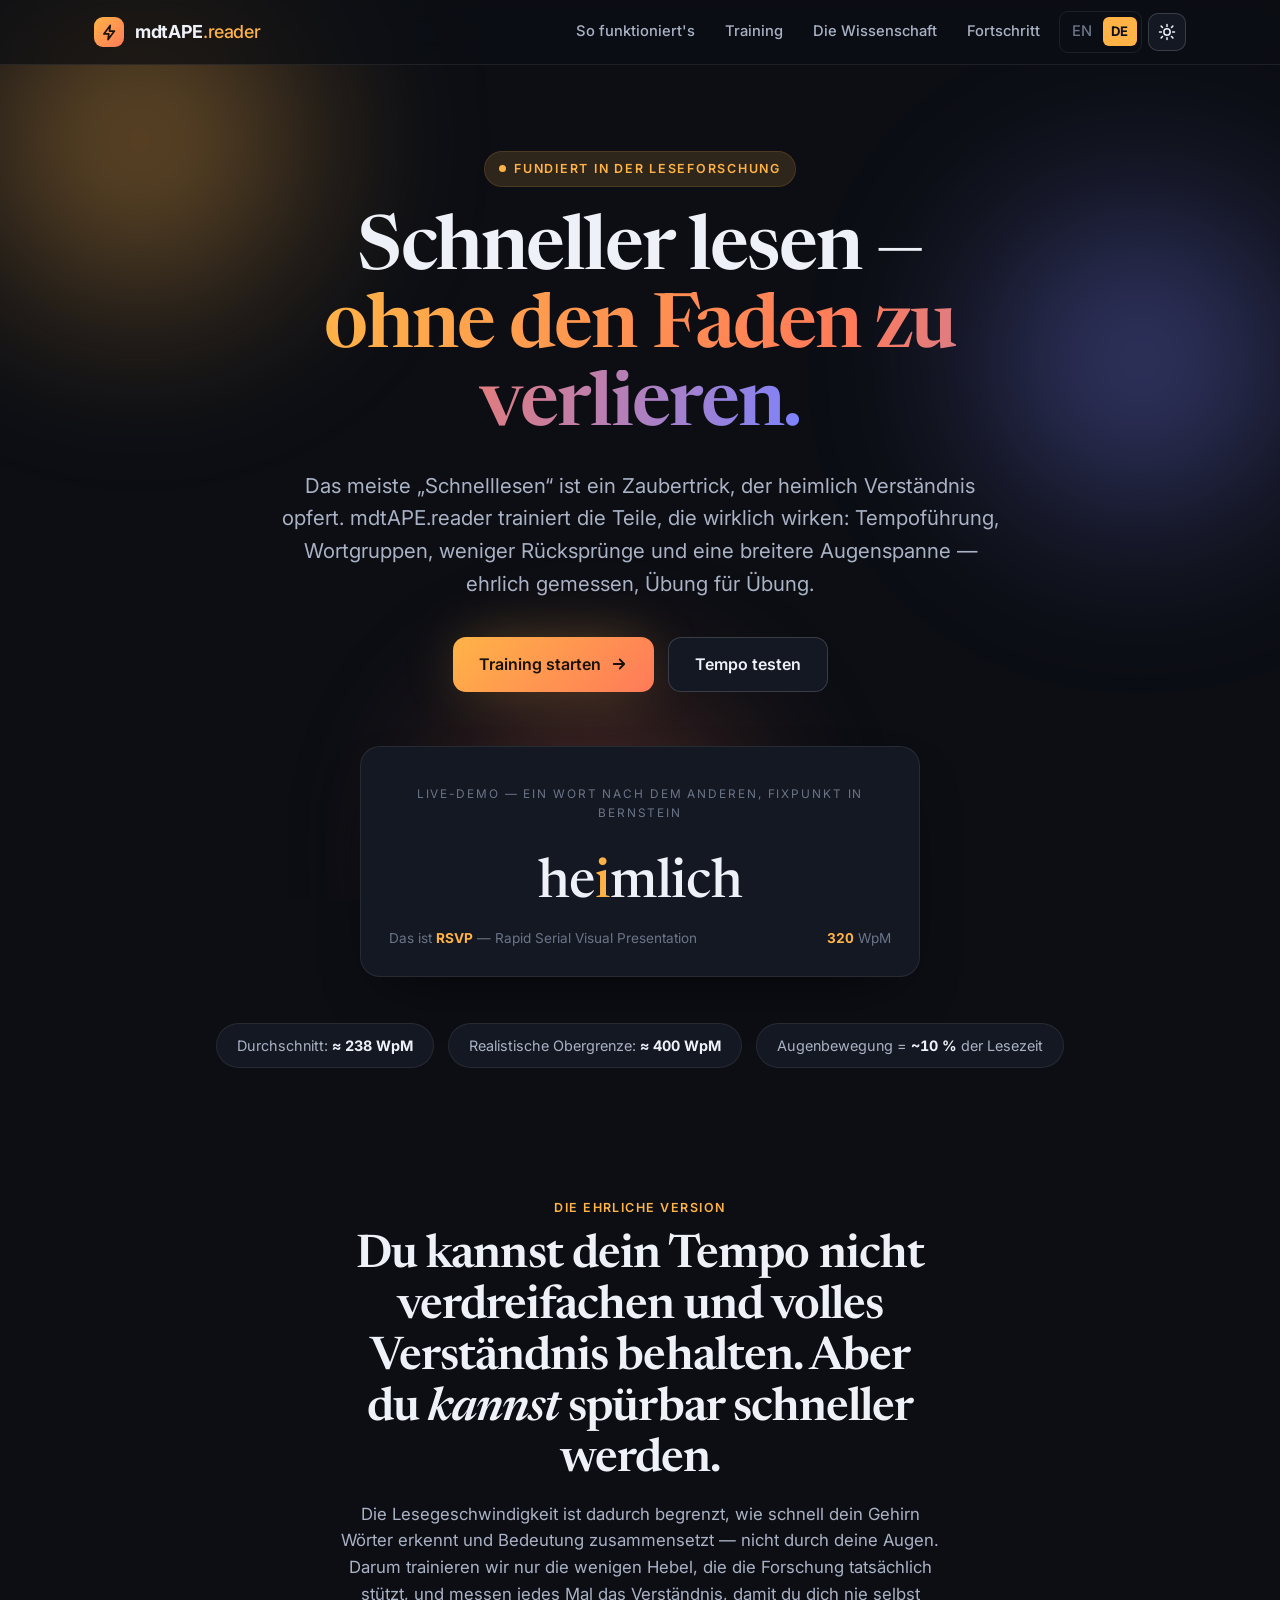
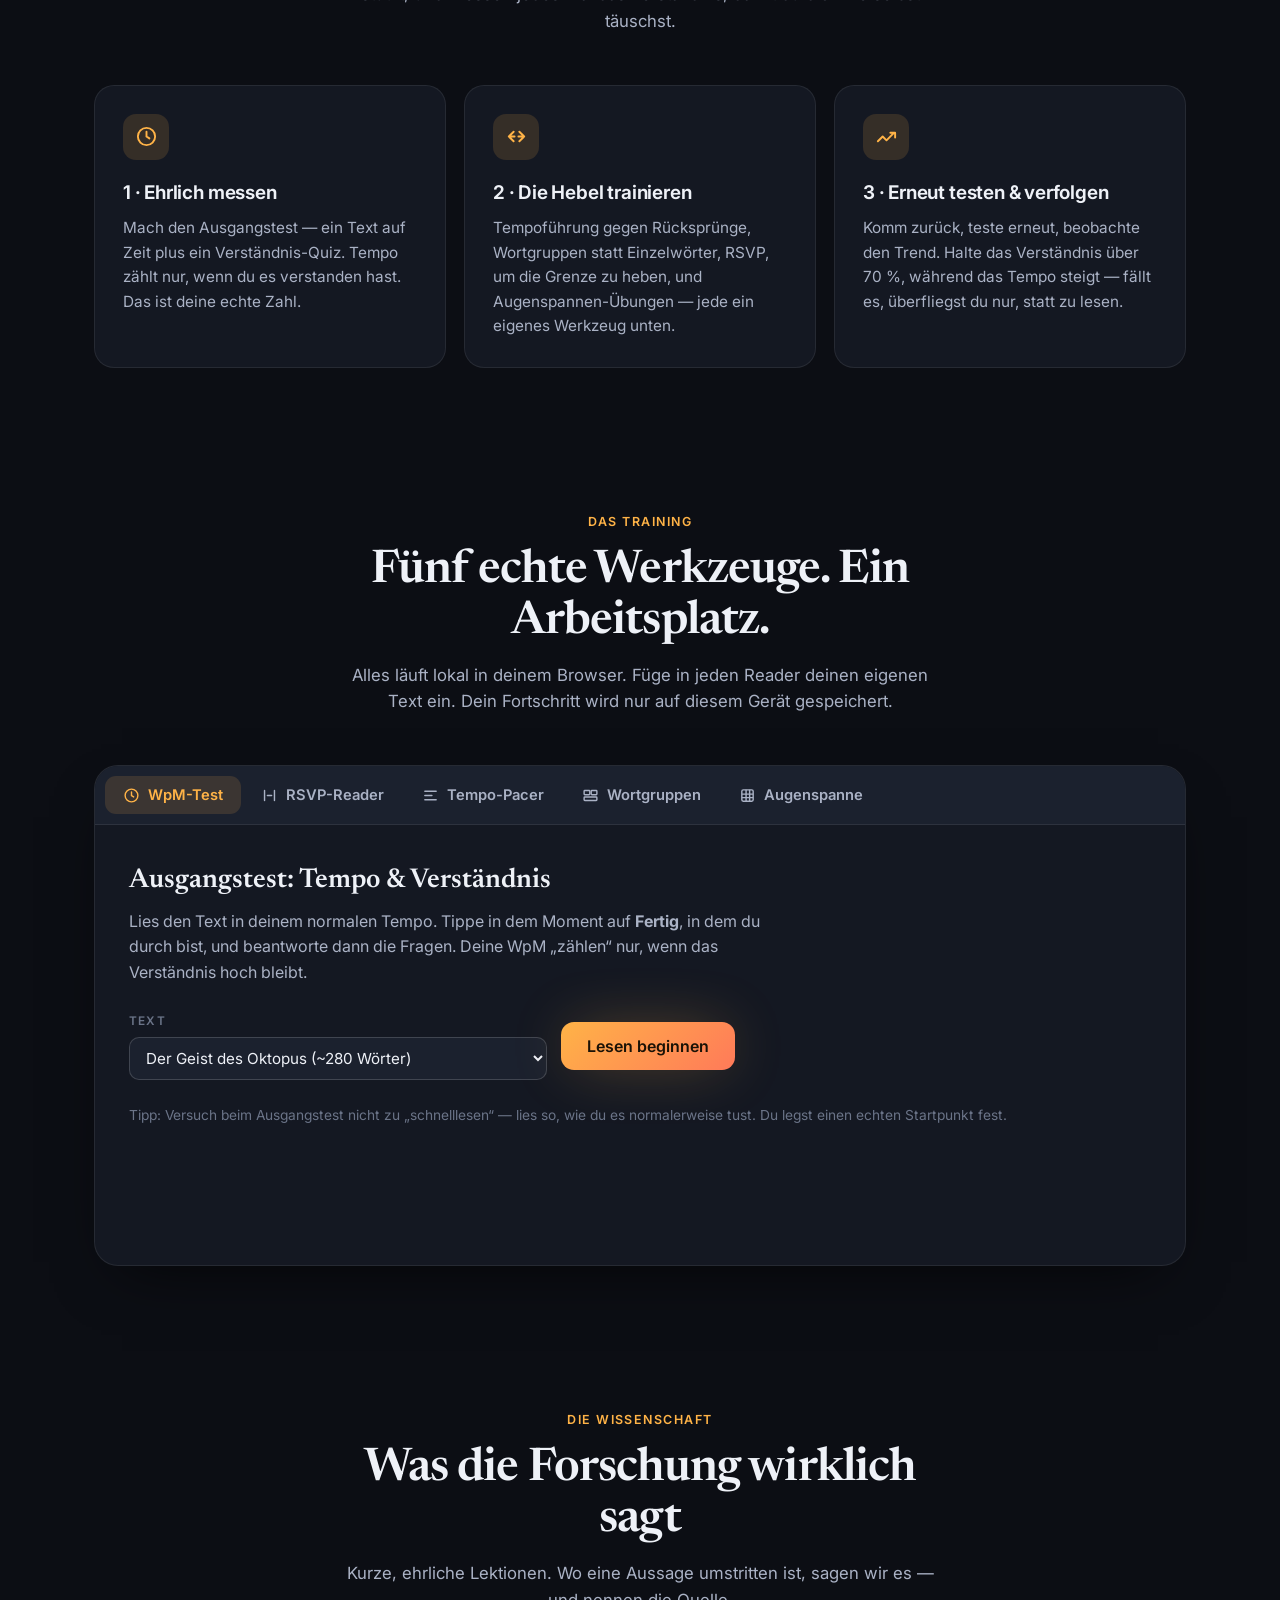
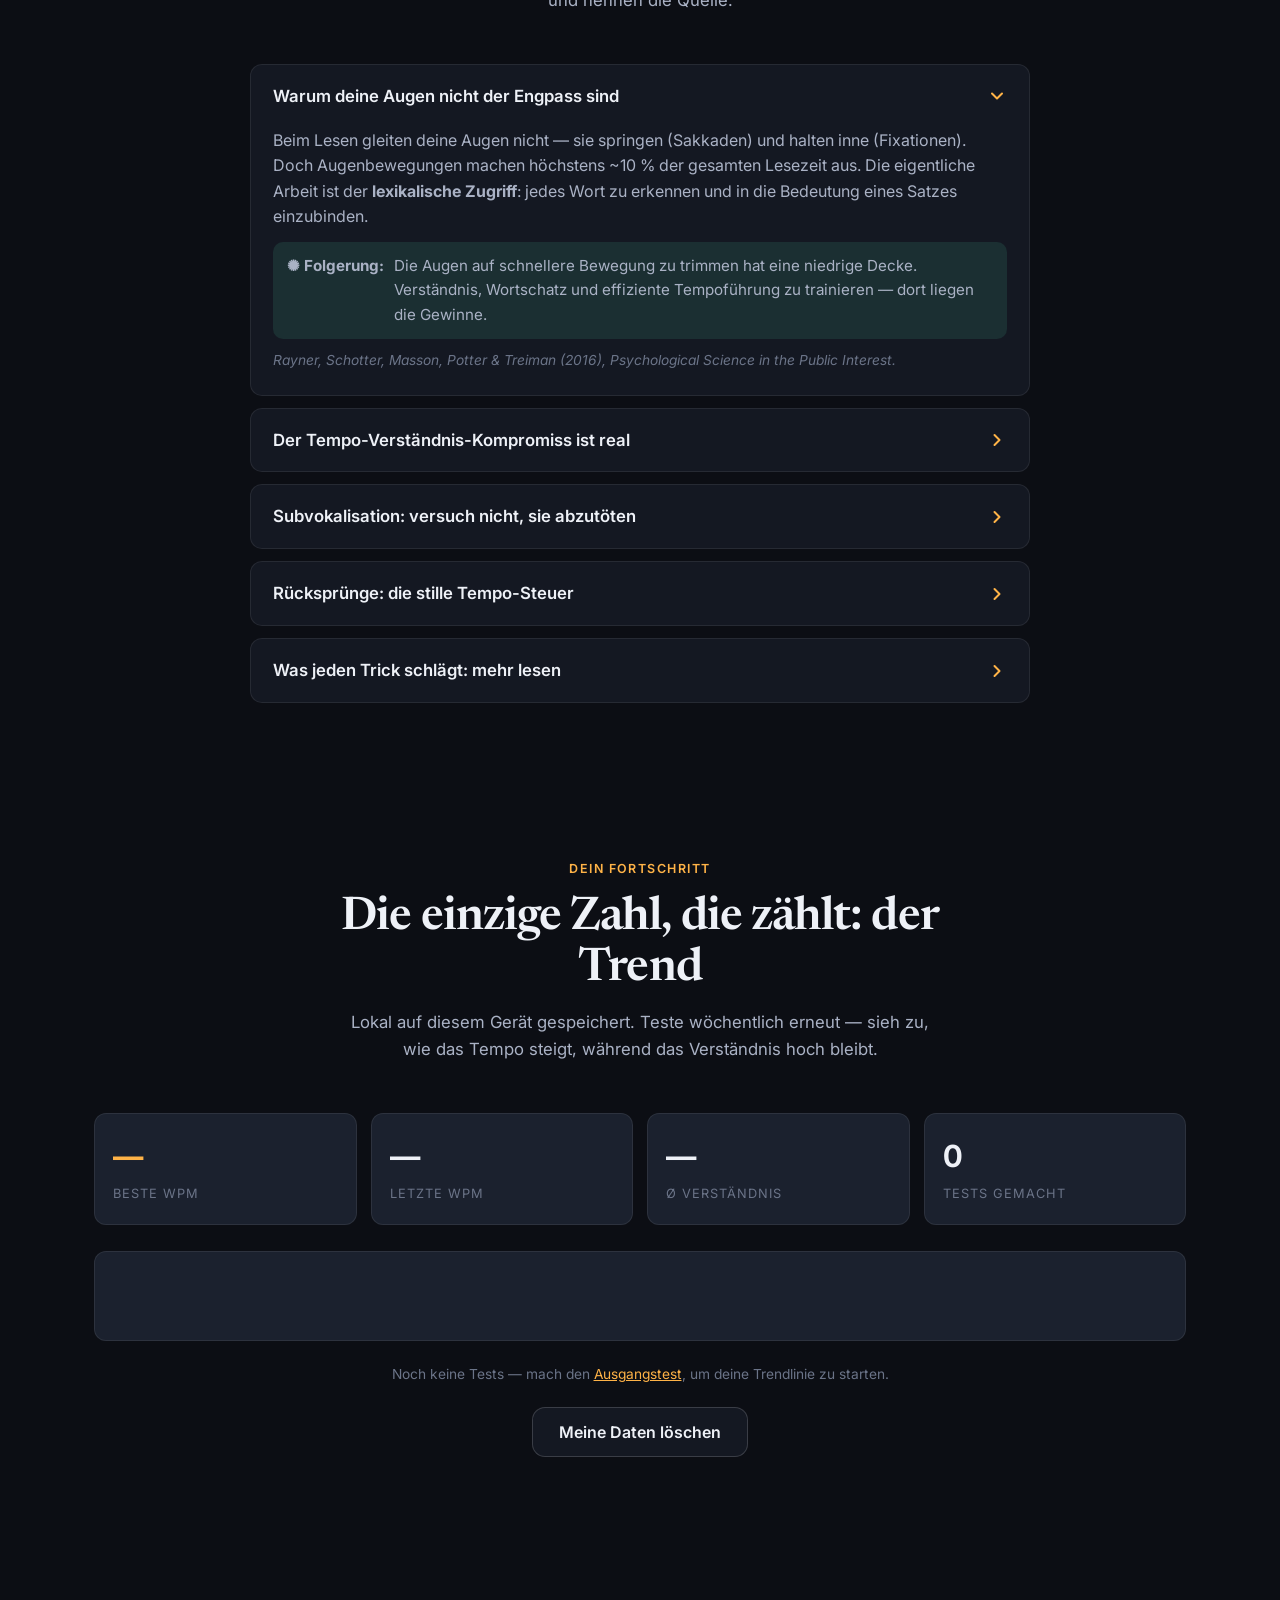
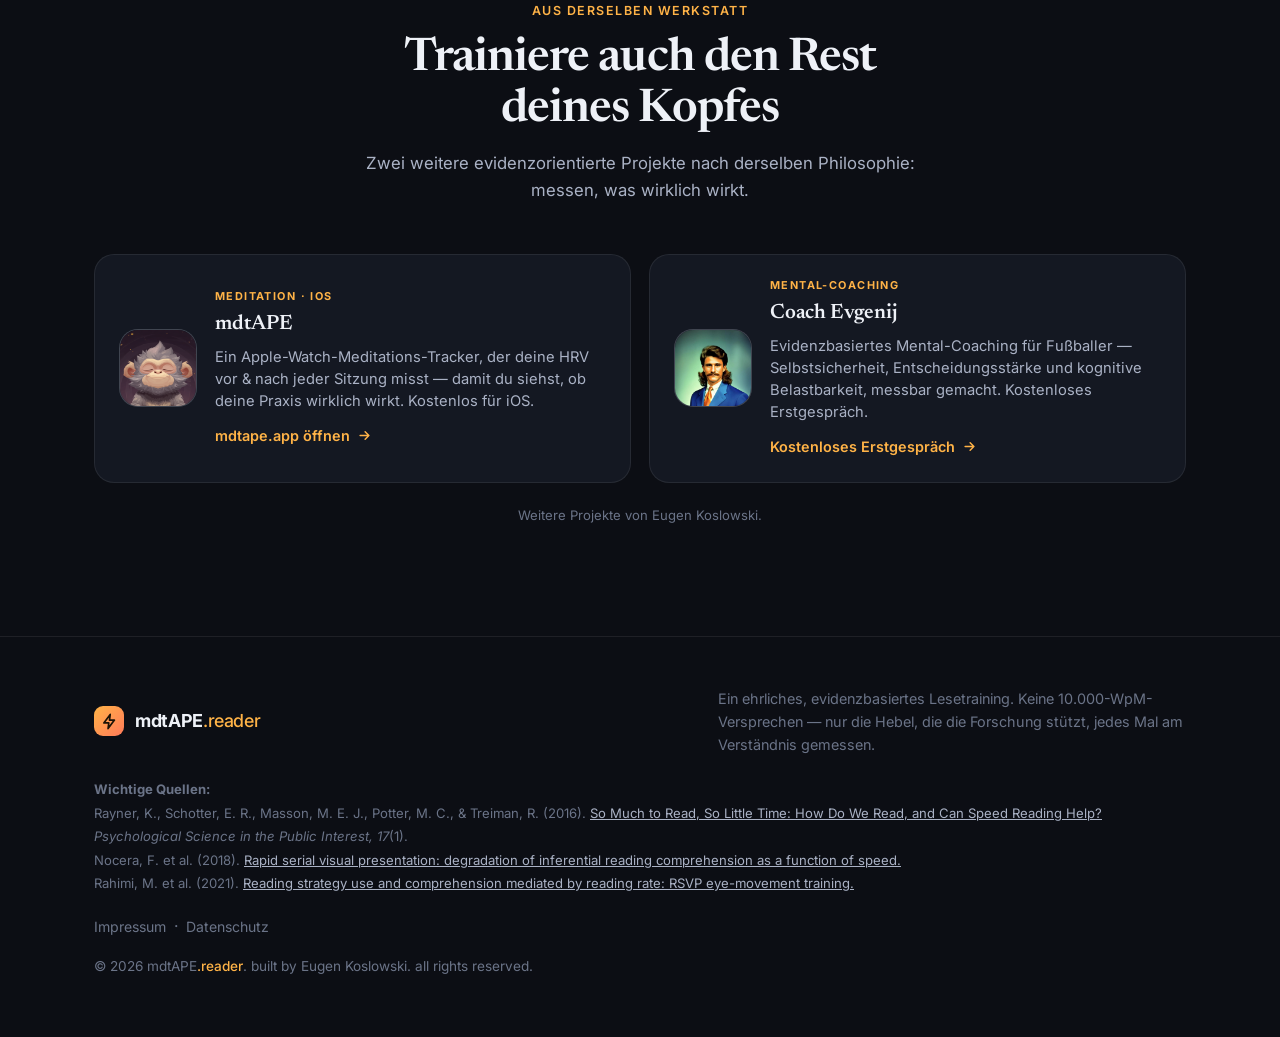
==== commit 14cc117a: "Rephrase partner-section tagline "Projects by the maker of mdtAPE.reader" -> "Other projects by Euge" ====
--- a/de/index.html
+++ b/de/index.html
@@ -416,7 +416,7 @@
         </div>
       </a>
     </div>
-    <p class="partner-tag reveal">Projekte vom Macher von mdtAPE.reader.</p>
+    <p class="partner-tag reveal">Weitere Projekte von Eugen Koslowski.</p>
   </div>
 </section>
 
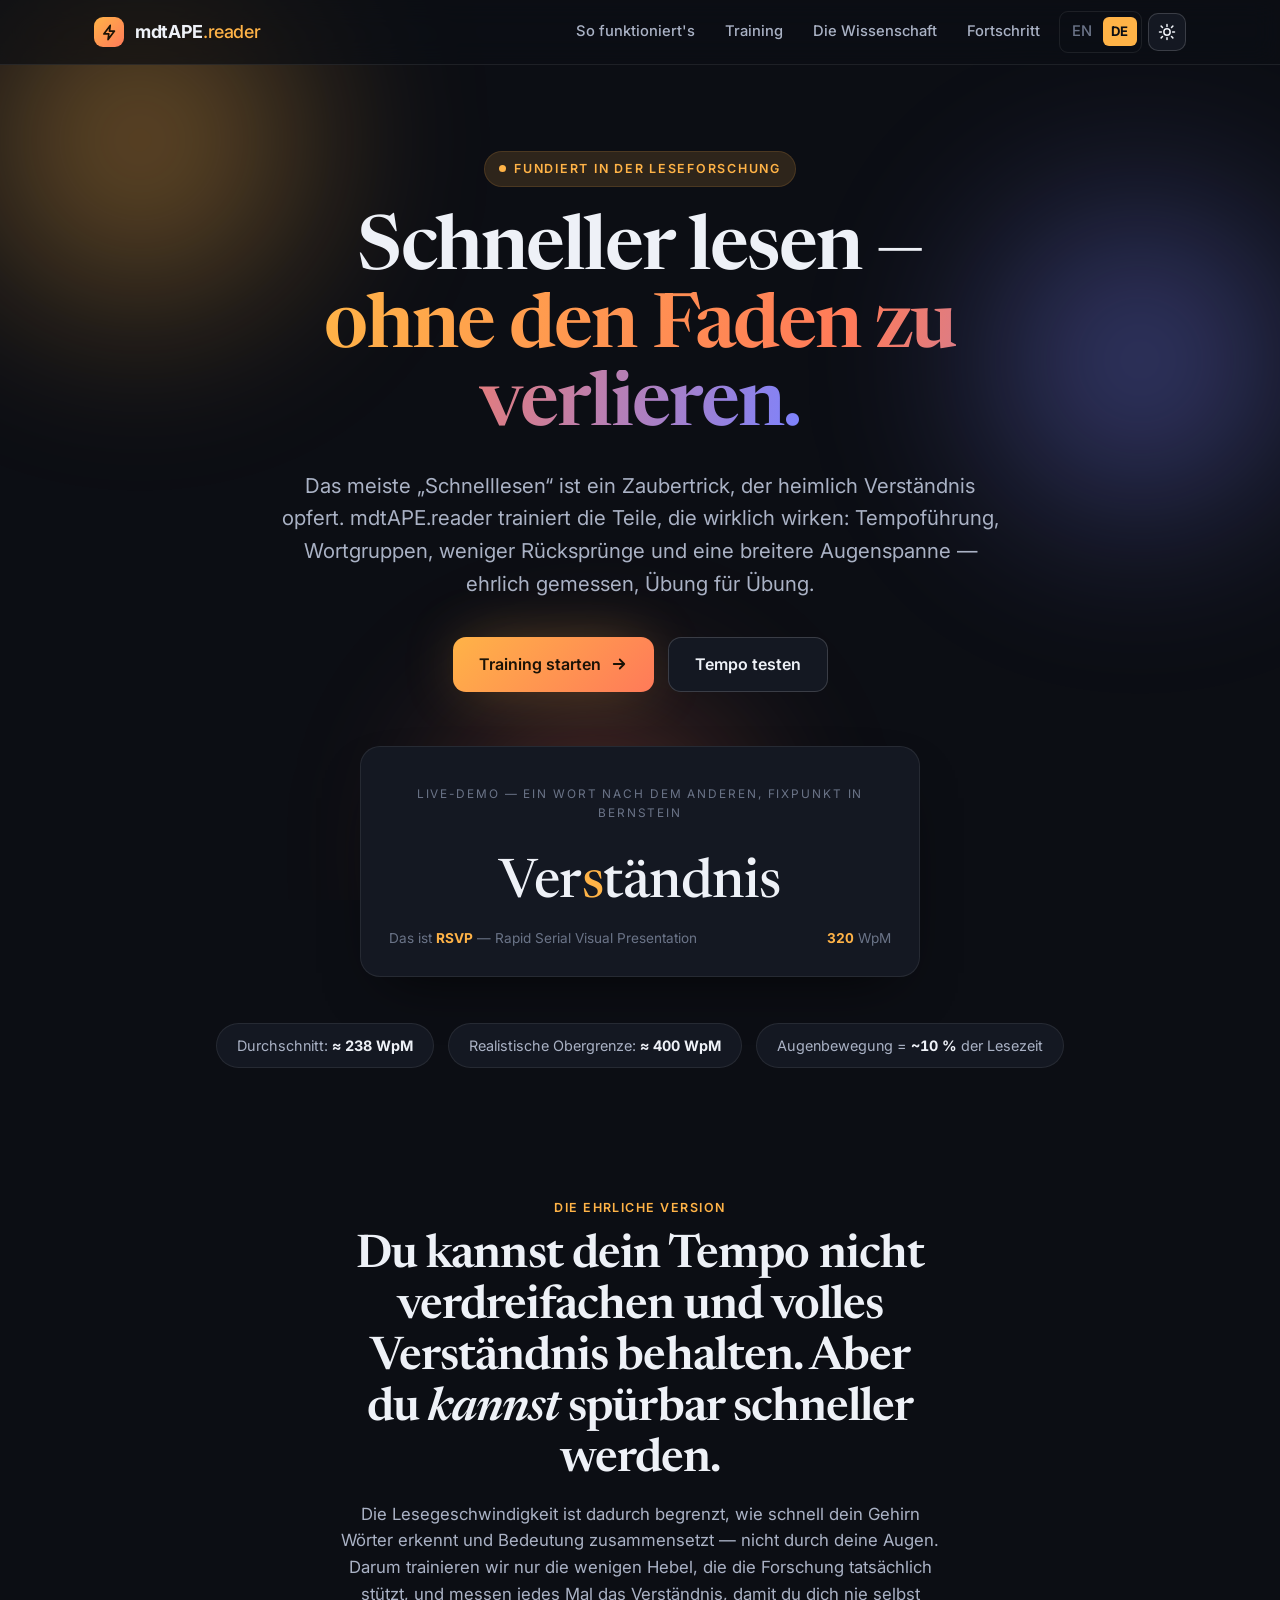
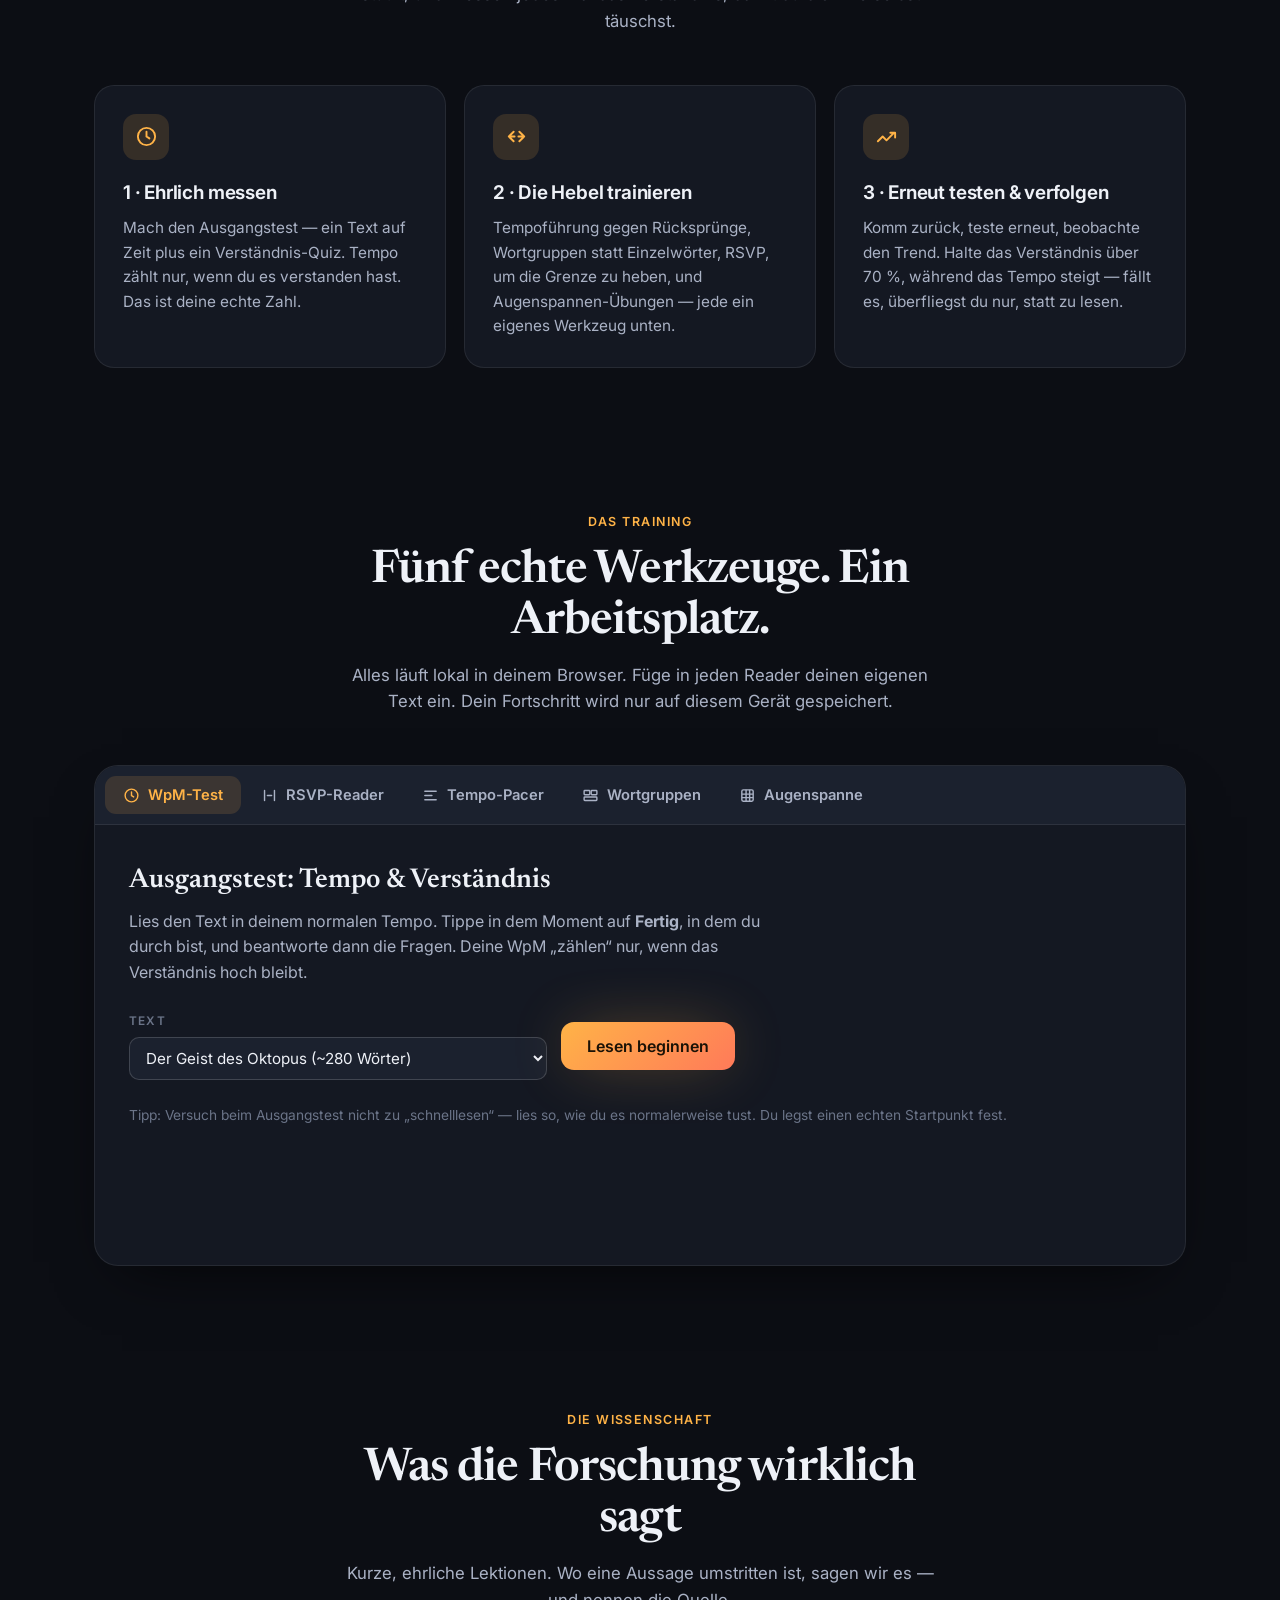
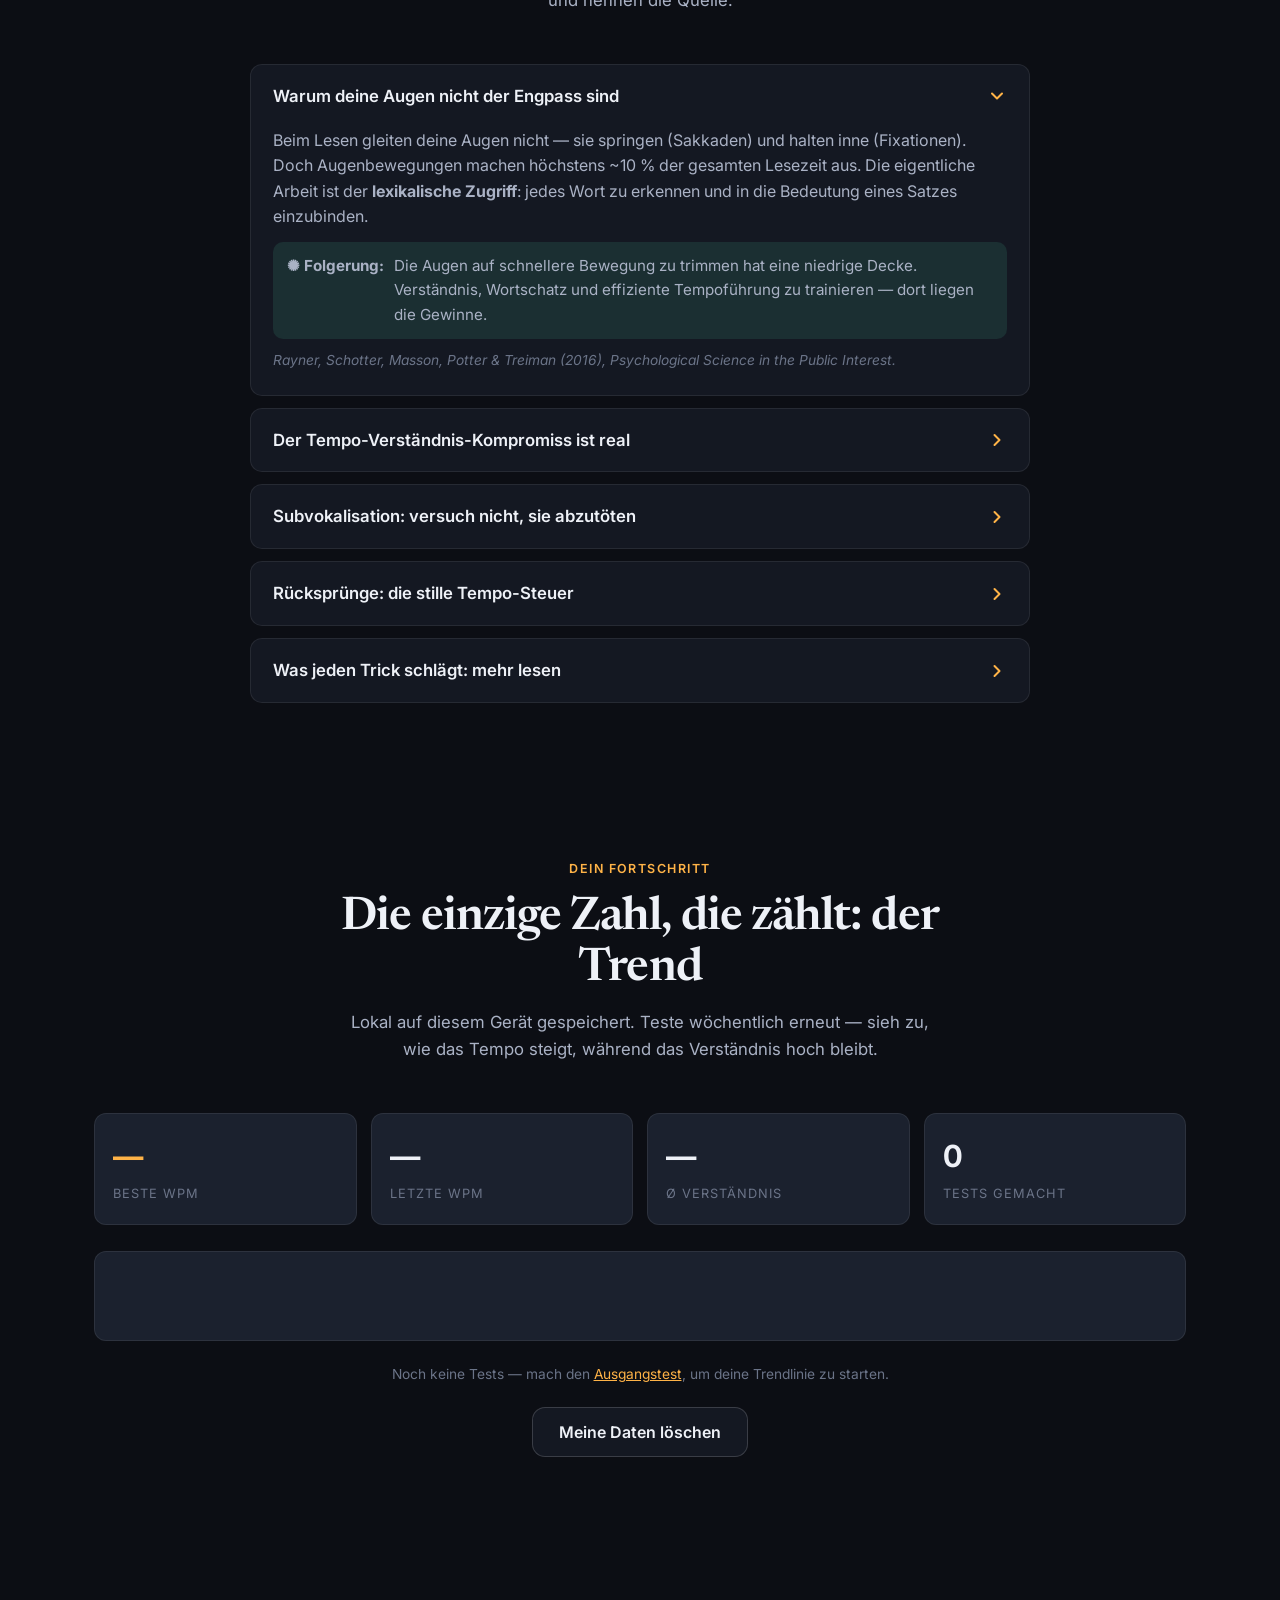
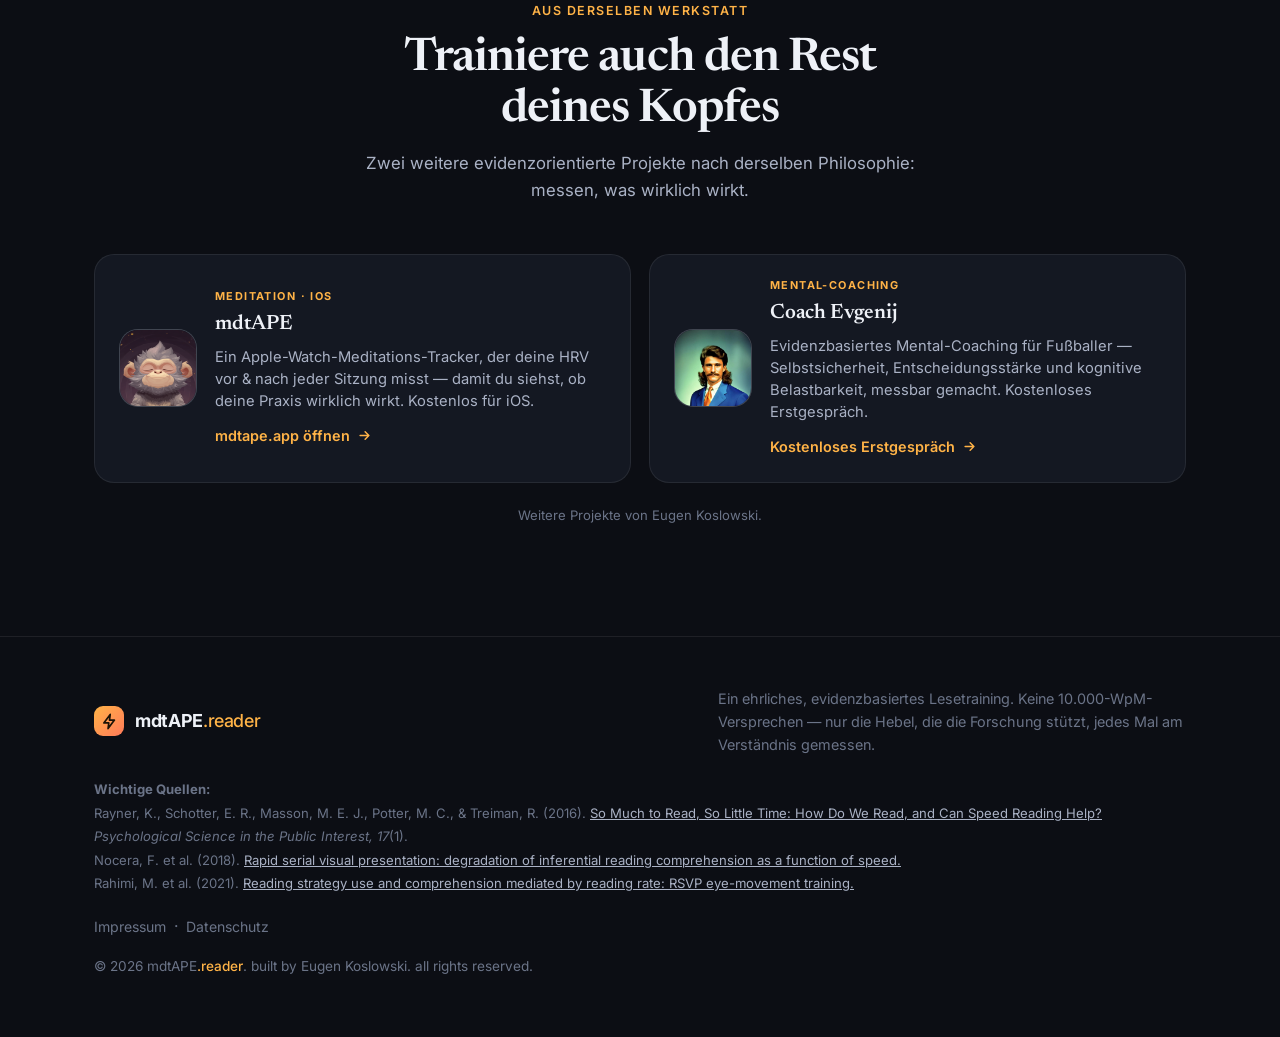
==== commit 0e30059f: "Public-readiness pass: copyright metadata + dates - Document-level <meta name="copyright"> "© 2026 E" ====
--- a/de/index.html
+++ b/de/index.html
@@ -6,7 +6,8 @@
 <title>mdtAPE.reader — Schneller lesen lernen, wissenschaftlich fundiert</title>
 <meta name="description" content="Evidenzbasiertes Schnelllese-Training: RSVP-Reader, Tempo-Übungen, Augenspannen-Training und ein echter WpM- und Verständnistest. Keine Mythen — nur das, was die Forschung stützt." />
 <meta name="keywords" content="schneller lesen, Schnelllesen, Lesegeschwindigkeit testen, Wörter pro Minute, WpM-Test, RSVP, Leseverständnis, Augenspanne, Schulte-Tabelle, schneller lesen lernen" />
-<meta name="author" content="mdtAPE.reader" />
+<meta name="author" content="Eugen Koslowski" />
+<meta name="copyright" content="© 2026 Eugen Koslowski. All rights reserved." />
 <meta name="robots" content="index, follow, max-image-preview:large, max-snippet:-1" />
 <meta name="theme-color" content="#0c0e14" />
 <meta name="color-scheme" content="dark light" />
